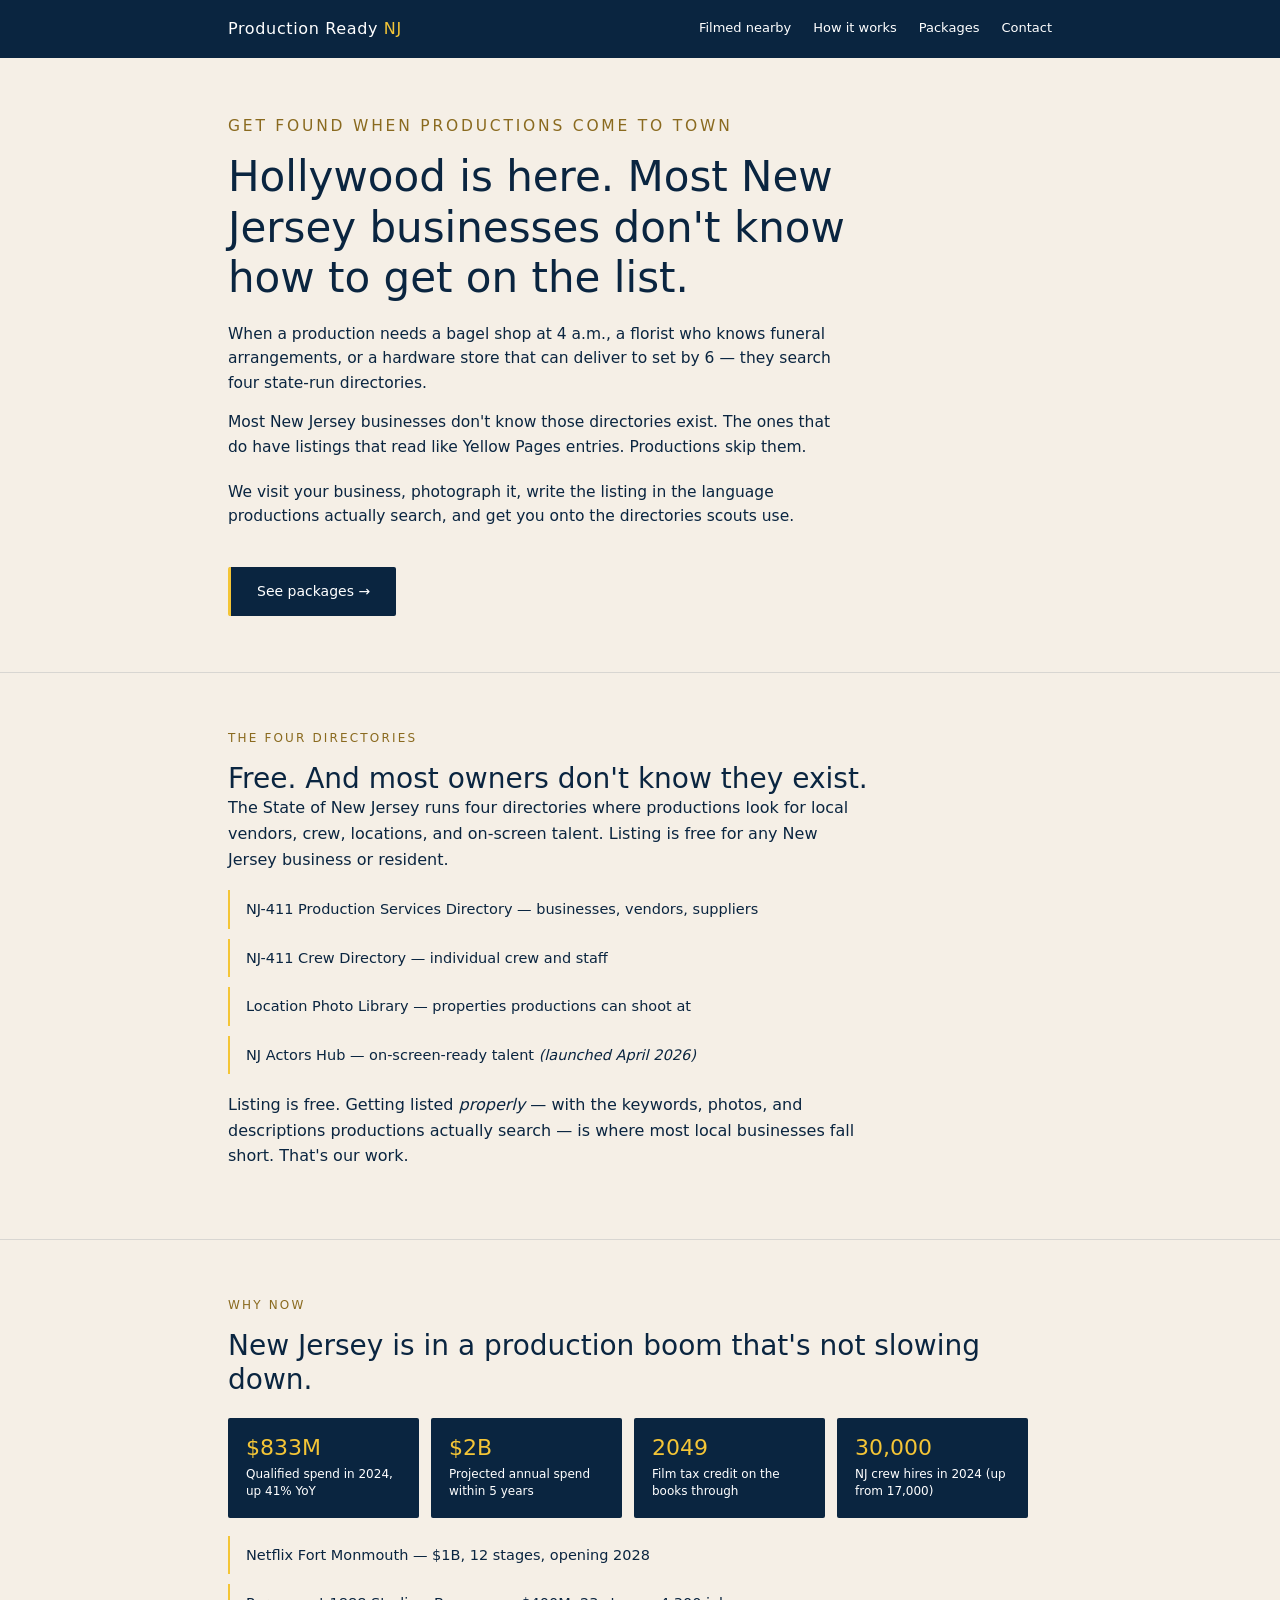
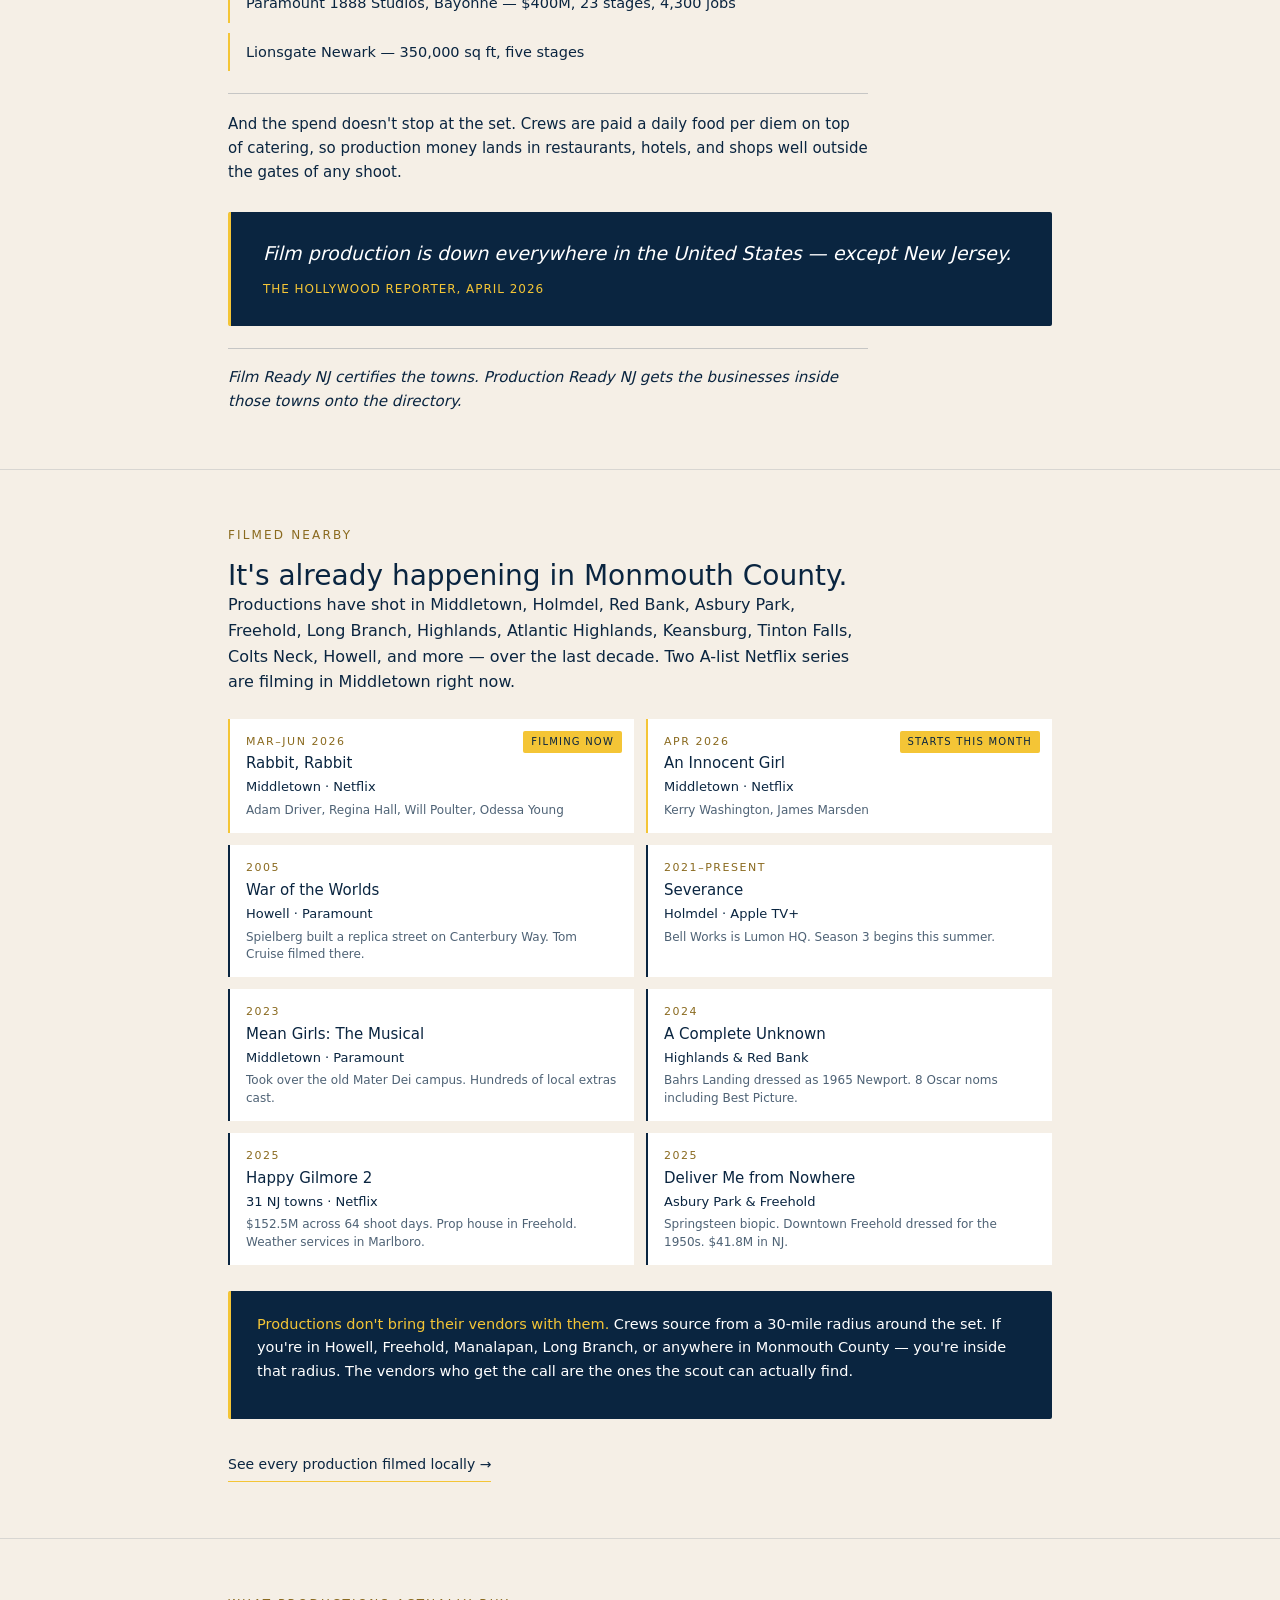
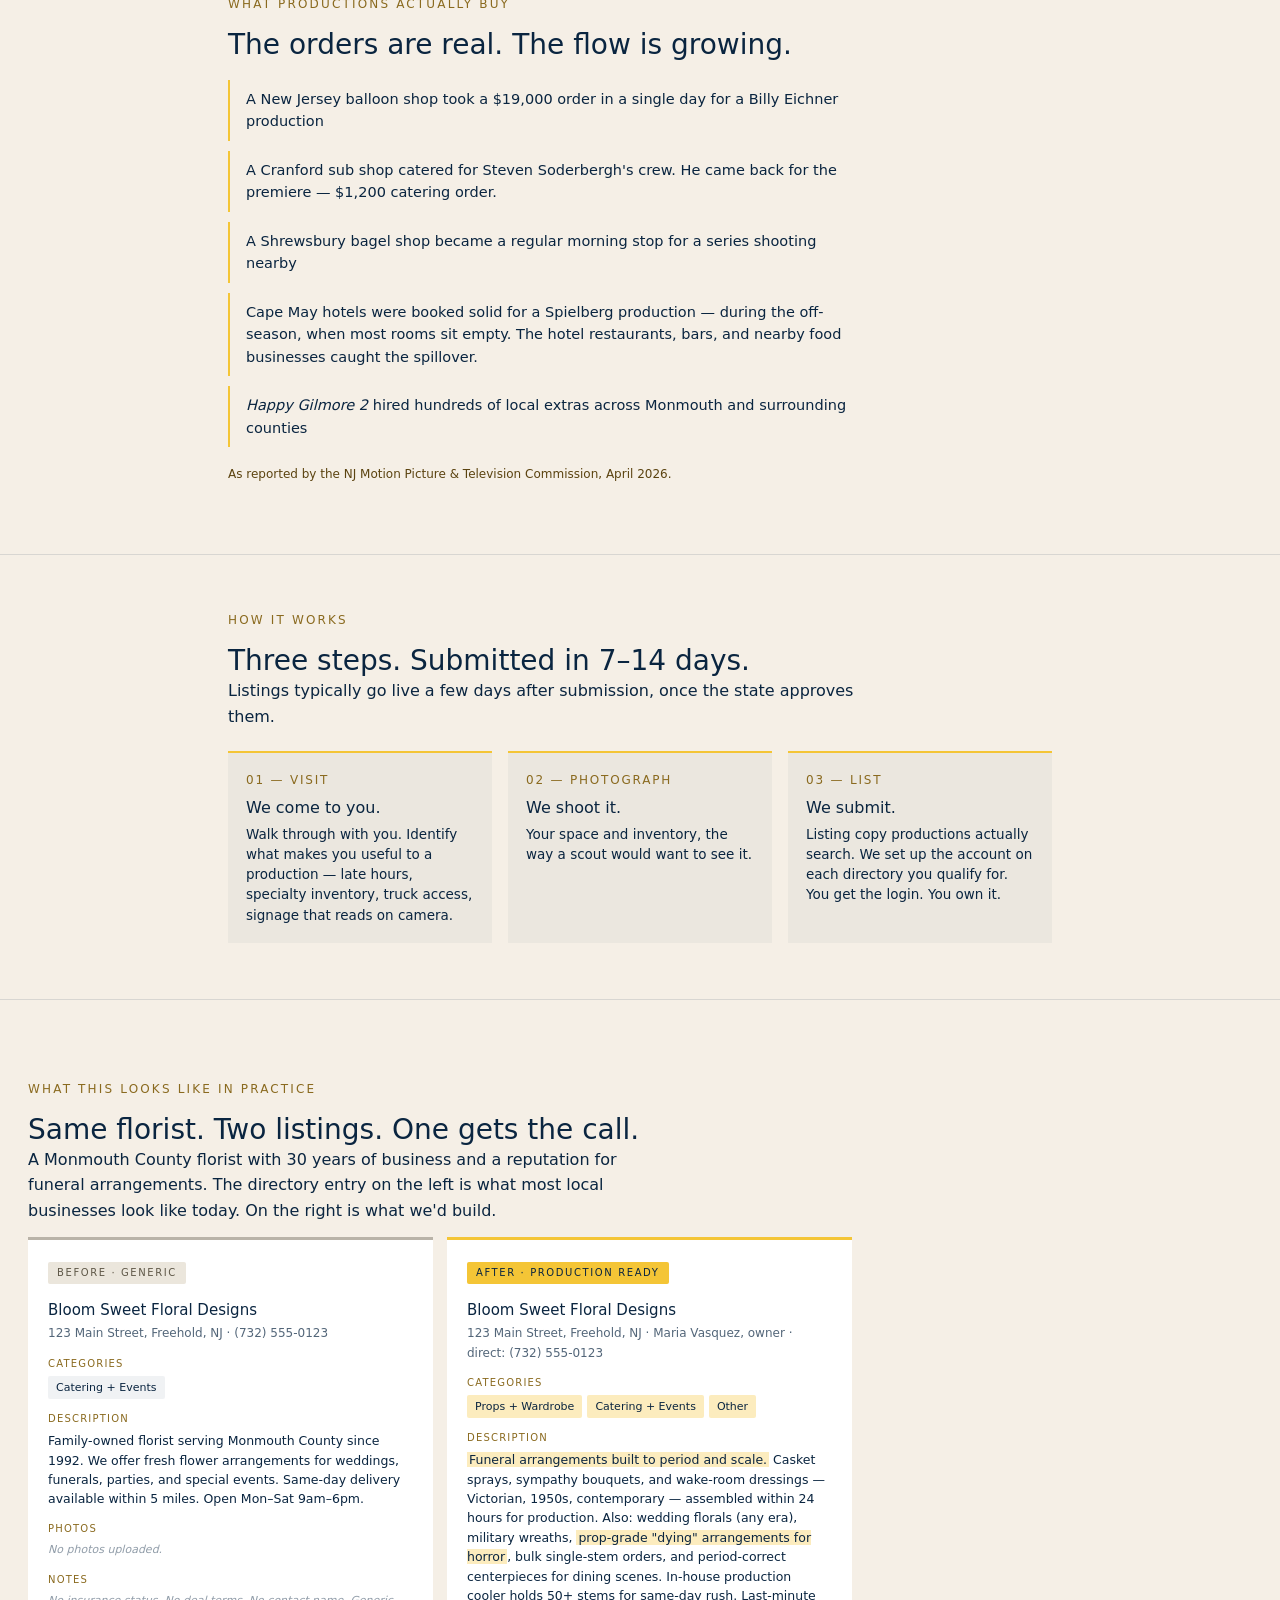
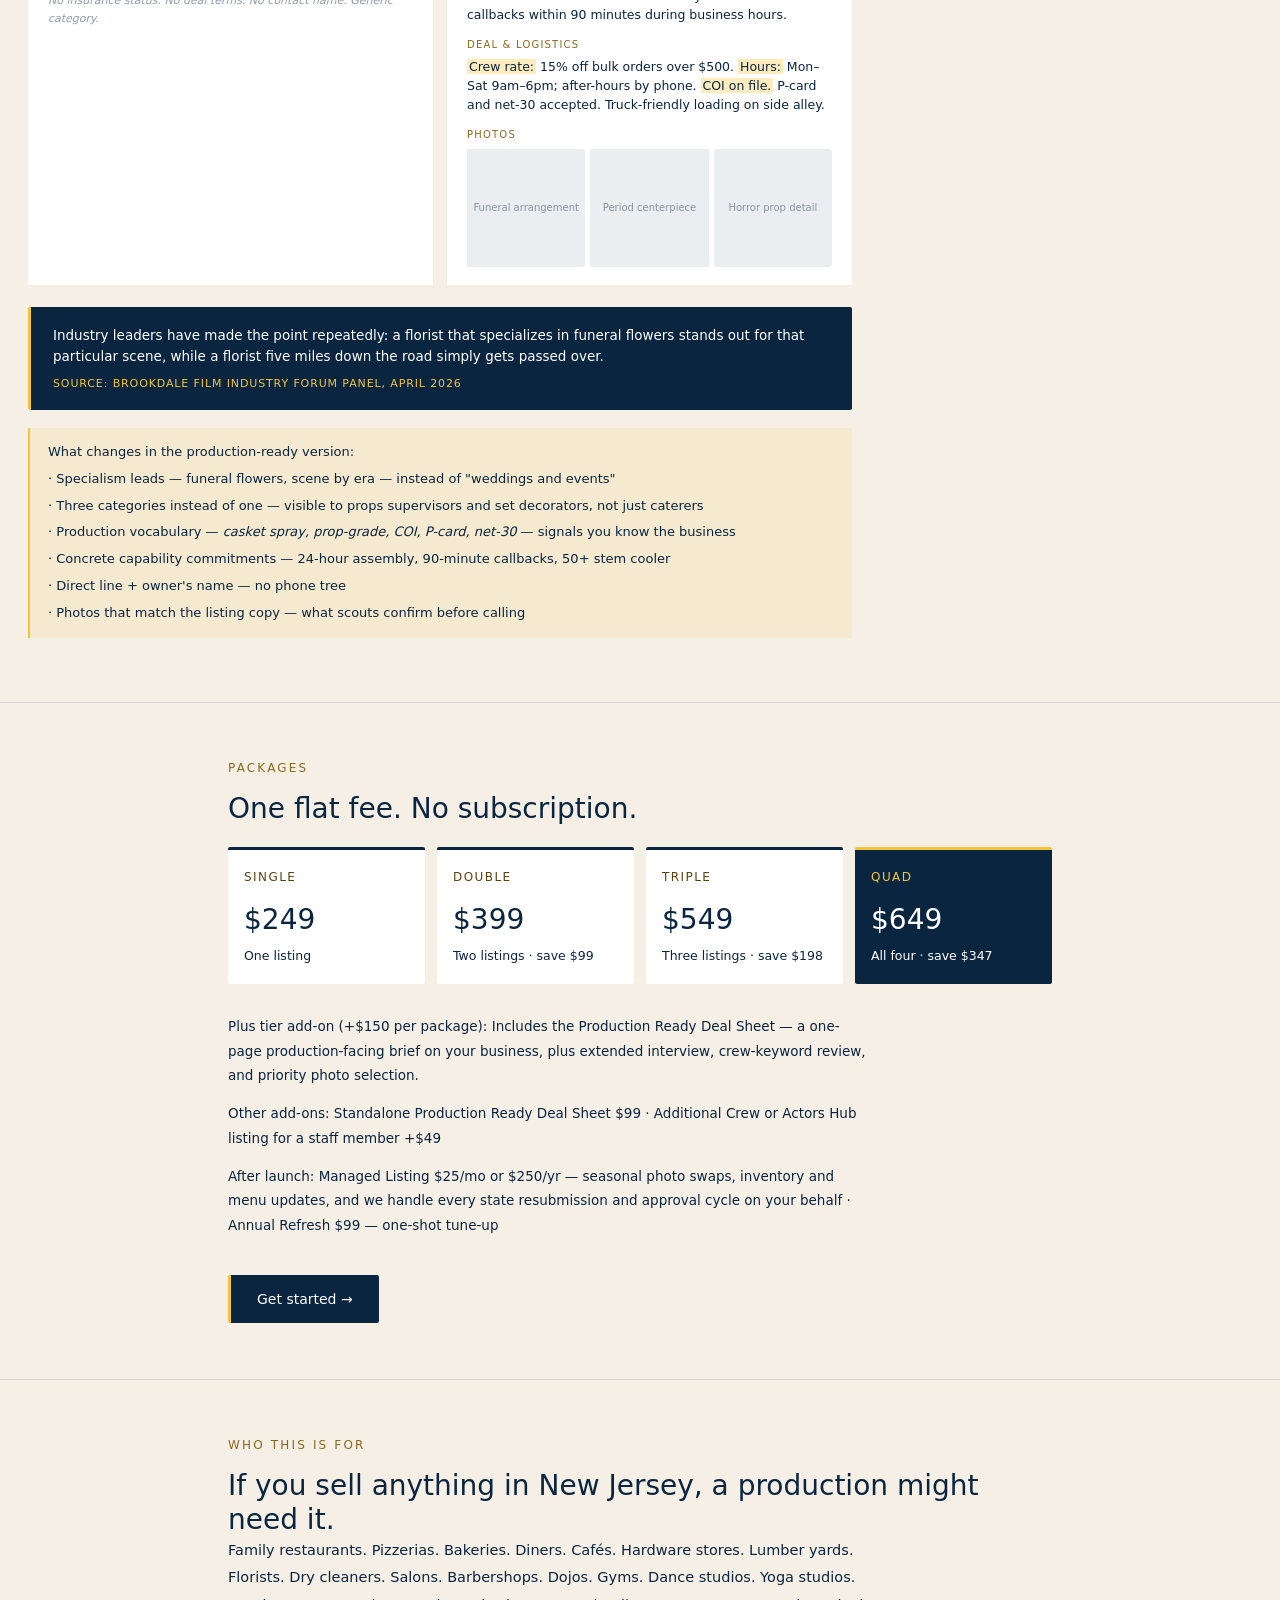
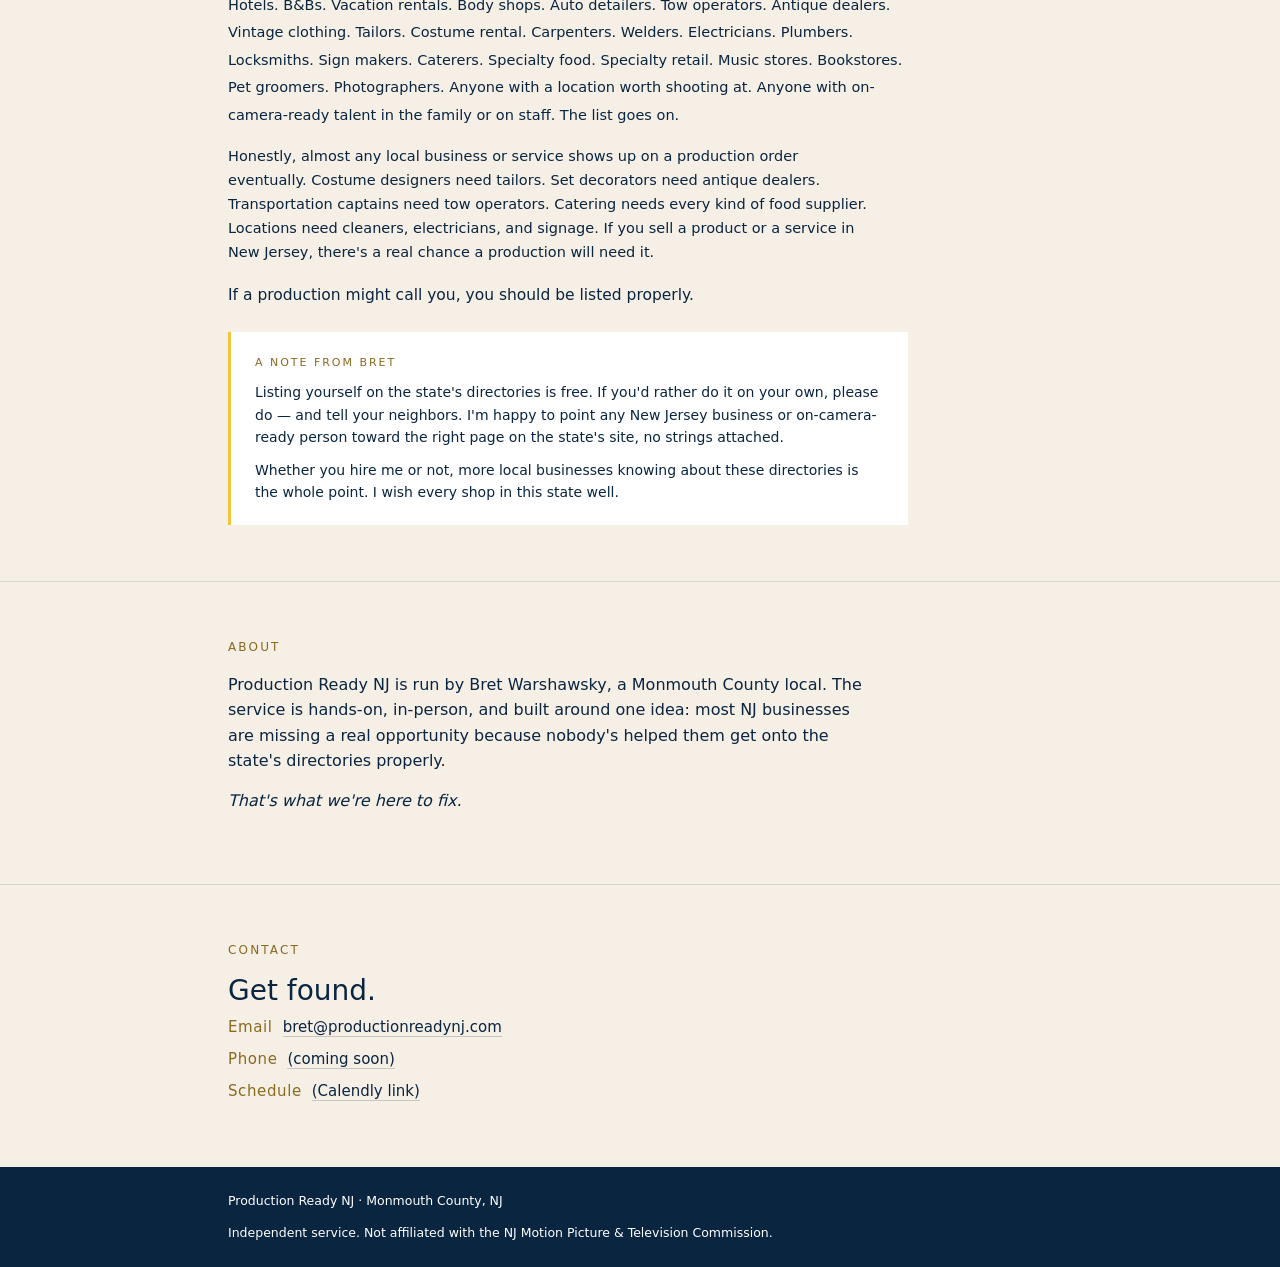
==== index.html @ d7a9359b "Initial deploy: site + noindex stealth Co-Authored-By: Claude Sonnet 4.6 <noreply@anthropic.com>" ====
<!DOCTYPE html>
<html lang="en">
<head>
  <meta charset="UTF-8">
  <meta name="viewport" content="width=device-width, initial-scale=1.0">
  <meta name="robots" content="noindex, nofollow, noarchive">
  <meta name="description" content="Production Ready NJ helps local New Jersey businesses, locations, crew, and on-screen talent get properly listed on the state's official film industry directories.">
  <meta property="og:title" content="Production Ready NJ — Get found when productions come to town">
  <meta property="og:description" content="We help local New Jersey businesses get properly listed on the four state-run film industry directories — so when productions come to town, they get the call.">
  <meta property="og:type" content="website">
  <meta property="og:url" content="https://productionreadynj.com">
  <title>Production Ready NJ — Get found when productions come to town</title>
  <link rel="stylesheet" href="styles.css">
</head>
<body>

  <nav class="nav">
    <div class="nav-inner">
      <a href="#top" class="logo">Production Ready <span class="accent">NJ</span></a>
      <div class="nav-links">
        <a href="productions.html">Filmed nearby</a>
        <a href="#how">How it works</a>
        <a href="#packages">Packages</a>
        <a href="#contact">Contact</a>
      </div>
    </div>
  </nav>

  <a id="top"></a>

  <section class="section hero">
    <div class="wrap">
      <p class="eyebrow">Get found when productions come to town</p>
      <h1>Hollywood is here. Most New Jersey businesses don't know how to get on the list.</h1>
      <p>When a production needs a bagel shop at 4 a.m., a florist who knows funeral arrangements, or a hardware store that can deliver to set by 6 — they search four state-run directories.</p>
      <p>Most New Jersey businesses don't know those directories exist. The ones that do have listings that read like Yellow Pages entries. Productions skip them.</p>
      <p class="lead">We visit your business, photograph it, write the listing in the language productions actually search, and get you onto the directories scouts use.</p>
      <a href="#packages" class="btn">See packages →</a>
    </div>
  </section>

  <section class="section">
    <div class="wrap">
      <p class="eyebrow">The four directories</p>
      <h2>Free. And most owners don't know they exist.</h2>
      <p>The State of New Jersey runs four directories where productions look for local vendors, crew, locations, and on-screen talent. Listing is free for any New Jersey business or resident.</p>
      <ul class="list-yellow">
        <li><strong>NJ-411 Production Services Directory</strong> — businesses, vendors, suppliers</li>
        <li><strong>NJ-411 Crew Directory</strong> — individual crew and staff</li>
        <li><strong>Location Photo Library</strong> — properties productions can shoot at</li>
        <li><strong>NJ Actors Hub</strong> — on-screen-ready talent <em>(launched April 2026)</em></li>
      </ul>
      <p>Listing is free. Getting listed <em>properly</em> — with the keywords, photos, and descriptions productions actually search — is where most local businesses fall short. That's our work.</p>
    </div>
  </section>

  <section class="section">
    <div class="wrap">
      <p class="eyebrow">Why now</p>
      <h2>New Jersey is in a production boom that's not slowing down.</h2>
      <div class="stats">
        <div class="stat"><div class="num">$833M</div><div class="lbl">Qualified spend in 2024, up 41% YoY</div></div>
        <div class="stat"><div class="num">$2B</div><div class="lbl">Projected annual spend within 5 years</div></div>
        <div class="stat"><div class="num">2049</div><div class="lbl">Film tax credit on the books through</div></div>
        <div class="stat"><div class="num">30,000</div><div class="lbl">NJ crew hires in 2024 (up from 17,000)</div></div>
      </div>
      <ul class="list-yellow">
        <li><strong>Netflix Fort Monmouth</strong> — $1B, 12 stages, opening 2028</li>
        <li><strong>Paramount 1888 Studios, Bayonne</strong> — $400M, 23 stages, 4,300 jobs</li>
        <li><strong>Lionsgate Newark</strong> — 350,000 sq ft, five stages</li>
      </ul>
      <p class="ripple"><strong>And the spend doesn't stop at the set.</strong> Crews are paid a daily food per diem on top of catering, so production money lands in restaurants, hotels, and shops well outside the gates of any shoot.</p>
      <div class="pullquote">
        Film production is down everywhere in the United States — except New Jersey.
        <span class="src">The Hollywood Reporter, April 2026</span>
      </div>
      <p class="positioning"><em>Film Ready NJ certifies the towns. Production Ready NJ gets the businesses inside those towns onto the directory.</em></p>
    </div>
  </section>

  <section class="section">
    <div class="wrap">
      <p class="eyebrow">Filmed nearby</p>
      <h2>It's already happening in Monmouth County.</h2>
      <p>Productions have shot in Middletown, Holmdel, Red Bank, Asbury Park, Freehold, Long Branch, Highlands, Atlantic Highlands, Keansburg, Tinton Falls, Colts Neck, Howell, and more — over the last decade. Two A-list Netflix series are filming in Middletown right now.</p>

      <div class="prodgrid">
        <div class="prodcard active">
          <span class="badge">Filming now</span>
          <p class="pcyear">Mar–Jun 2026</p>
          <h4>Rabbit, Rabbit</h4>
          <p class="ploc">Middletown · Netflix</p>
          <p class="pnote">Adam Driver, Regina Hall, Will Poulter, Odessa Young</p>
        </div>
        <div class="prodcard active">
          <span class="badge">Starts this month</span>
          <p class="pcyear">Apr 2026</p>
          <h4>An Innocent Girl</h4>
          <p class="ploc">Middletown · Netflix</p>
          <p class="pnote">Kerry Washington, James Marsden</p>
        </div>
        <div class="prodcard">
          <p class="pcyear">2005</p>
          <h4>War of the Worlds</h4>
          <p class="ploc">Howell · Paramount</p>
          <p class="pnote">Spielberg built a replica street on Canterbury Way. Tom Cruise filmed there.</p>
        </div>
        <div class="prodcard">
          <p class="pcyear">2021–present</p>
          <h4>Severance</h4>
          <p class="ploc">Holmdel · Apple TV+</p>
          <p class="pnote">Bell Works is Lumon HQ. Season 3 begins this summer.</p>
        </div>
        <div class="prodcard">
          <p class="pcyear">2023</p>
          <h4>Mean Girls: The Musical</h4>
          <p class="ploc">Middletown · Paramount</p>
          <p class="pnote">Took over the old Mater Dei campus. Hundreds of local extras cast.</p>
        </div>
        <div class="prodcard">
          <p class="pcyear">2024</p>
          <h4>A Complete Unknown</h4>
          <p class="ploc">Highlands &amp; Red Bank</p>
          <p class="pnote">Bahrs Landing dressed as 1965 Newport. 8 Oscar noms including Best Picture.</p>
        </div>
        <div class="prodcard">
          <p class="pcyear">2025</p>
          <h4>Happy Gilmore 2</h4>
          <p class="ploc">31 NJ towns · Netflix</p>
          <p class="pnote">$152.5M across 64 shoot days. Prop house in Freehold. Weather services in Marlboro.</p>
        </div>
        <div class="prodcard">
          <p class="pcyear">2025</p>
          <h4>Deliver Me from Nowhere</h4>
          <p class="ploc">Asbury Park &amp; Freehold</p>
          <p class="pnote">Springsteen biopic. Downtown Freehold dressed for the 1950s. $41.8M in NJ.</p>
        </div>
      </div>

      <div class="radius">
        <p><strong>Productions don't bring their vendors with them.</strong> Crews source from a 30-mile radius around the set. If you're in Howell, Freehold, Manalapan, Long Branch, or anywhere in Monmouth County — you're inside that radius. The vendors who get the call are the ones the scout can actually find.</p>
      </div>

      <a href="productions.html" class="btn-link">See every production filmed locally →</a>
    </div>
  </section>

  <section class="section">
    <div class="wrap">
      <p class="eyebrow">What productions actually buy</p>
      <h2>The orders are real. The flow is growing.</h2>
      <ul class="list-yellow">
        <li>A New Jersey balloon shop took a <strong>$19,000 order in a single day</strong> for a Billy Eichner production</li>
        <li>A Cranford sub shop catered for Steven Soderbergh's crew. He came back for the premiere — $1,200 catering order.</li>
        <li>A Shrewsbury bagel shop became a regular morning stop for a series shooting nearby</li>
        <li>Cape May hotels were booked solid for a Spielberg production — <strong>during the off-season</strong>, when most rooms sit empty. The hotel restaurants, bars, and nearby food businesses caught the spillover.</li>
        <li><em>Happy Gilmore 2</em> hired hundreds of local extras across Monmouth and surrounding counties</li>
      </ul>
      <p style="font-size:12px;color:#5b4310;margin-top:14px;">As reported by the NJ Motion Picture &amp; Television Commission, April 2026.</p>
    </div>
  </section>

  <section class="section" id="how">
    <div class="wrap">
      <p class="eyebrow">How it works</p>
      <h2>Three steps. Submitted in 7–14 days.</h2>
      <p>Listings typically go live a few days after submission, once the state approves them.</p>
      <div class="steps">
        <div class="step">
          <div class="n">01 — Visit</div>
          <h4>We come to you.</h4>
          <p>Walk through with you. Identify what makes you useful to a production — late hours, specialty inventory, truck access, signage that reads on camera.</p>
        </div>
        <div class="step">
          <div class="n">02 — Photograph</div>
          <h4>We shoot it.</h4>
          <p>Your space and inventory, the way a scout would want to see it.</p>
        </div>
        <div class="step">
          <div class="n">03 — List</div>
          <h4>We submit.</h4>
          <p>Listing copy productions actually search. We set up the account on each directory you qualify for. You get the login. You own it.</p>
        </div>
      </div>
    </div>
  </section>

  <section class="section">
    <div class="wrap exhibit">
      <p class="eyebrow">What this looks like in practice</p>
      <h2>Same florist. Two listings. One gets the call.</h2>
      <p>A Monmouth County florist with 30 years of business and a reputation for funeral arrangements. The directory entry on the left is what most local businesses look like today. On the right is what we'd build.</p>

      <div class="exhibit-grid">

        <div class="exhibit-card">
          <span class="exhibit-tag generic">Before · generic</span>
          <p class="exhibit-name">Bloom Sweet Floral Designs</p>
          <p class="exhibit-loc">123 Main Street, Freehold, NJ · (732) 555-0123</p>

          <p class="exhibit-label">Categories</p>
          <div class="exhibit-cats">
            <span class="exhibit-cat">Catering + Events</span>
          </div>

          <p class="exhibit-label">Description</p>
          <p class="exhibit-desc">Family-owned florist serving Monmouth County since 1992. We offer fresh flower arrangements for weddings, funerals, parties, and special events. Same-day delivery available within 5 miles. Open Mon–Sat 9am–6pm.</p>

          <p class="exhibit-label">Photos</p>
          <p class="exhibit-empty">No photos uploaded.</p>

          <p class="exhibit-label">Notes</p>
          <p class="exhibit-empty">No insurance status. No deal terms. No contact name. Generic category.</p>
        </div>

        <div class="exhibit-card after">
          <span class="exhibit-tag production">After · production ready</span>
          <p class="exhibit-name">Bloom Sweet Floral Designs</p>
          <p class="exhibit-loc">123 Main Street, Freehold, NJ · Maria Vasquez, owner · direct: (732) 555-0123</p>

          <p class="exhibit-label">Categories</p>
          <div class="exhibit-cats">
            <span class="exhibit-cat hl">Props + Wardrobe</span>
            <span class="exhibit-cat hl">Catering + Events</span>
            <span class="exhibit-cat hl">Other</span>
          </div>

          <p class="exhibit-label">Description</p>
          <p class="exhibit-desc"><strong>Funeral arrangements built to period and scale.</strong> Casket sprays, sympathy bouquets, and wake-room dressings — Victorian, 1950s, contemporary — assembled within 24 hours for production. Also: wedding florals (any era), military wreaths, <strong>prop-grade "dying" arrangements for horror</strong>, bulk single-stem orders, and period-correct centerpieces for dining scenes. In-house production cooler holds 50+ stems for same-day rush. Last-minute callbacks within 90 minutes during business hours.</p>

          <p class="exhibit-label">Deal &amp; Logistics</p>
          <p class="exhibit-desc"><strong>Crew rate:</strong> 15% off bulk orders over $500. <strong>Hours:</strong> Mon–Sat 9am–6pm; after-hours by phone. <strong>COI on file.</strong> P-card and net-30 accepted. Truck-friendly loading on side alley.</p>

          <p class="exhibit-label">Photos</p>
          <div class="exhibit-photos">
            <div class="exhibit-ph">Funeral arrangement</div>
            <div class="exhibit-ph">Period centerpiece</div>
            <div class="exhibit-ph">Horror prop detail</div>
          </div>
        </div>

      </div>

      <div class="exhibit-source">
        Industry leaders have made the point repeatedly: a florist that specializes in funeral flowers stands out for that particular scene, while a florist five miles down the road simply gets passed over.
        <span class="src">Source: Brookdale Film Industry Forum Panel, April 2026</span>
      </div>

      <div class="exhibit-summary">
        <p><strong>What changes in the production-ready version:</strong></p>
        <p>· Specialism leads — funeral flowers, scene by era — instead of "weddings and events"</p>
        <p>· Three categories instead of one — visible to props supervisors and set decorators, not just caterers</p>
        <p>· Production vocabulary — <em>casket spray, prop-grade, COI, P-card, net-30</em> — signals you know the business</p>
        <p>· Concrete capability commitments — 24-hour assembly, 90-minute callbacks, 50+ stem cooler</p>
        <p>· Direct line + owner's name — no phone tree</p>
        <p>· Photos that match the listing copy — what scouts confirm before calling</p>
      </div>
    </div>
  </section>

  <section class="section" id="packages">
    <div class="wrap">
      <p class="eyebrow">Packages</p>
      <h2>One flat fee. No subscription.</h2>
      <div class="pricing">
        <div class="tier">
          <div class="tname">Single</div>
          <div class="tprice">$249</div>
          <div class="tsub">One listing</div>
        </div>
        <div class="tier">
          <div class="tname">Double</div>
          <div class="tprice">$399</div>
          <div class="tsub">Two listings · save $99</div>
        </div>
        <div class="tier">
          <div class="tname">Triple</div>
          <div class="tprice">$549</div>
          <div class="tsub">Three listings · save $198</div>
        </div>
        <div class="tier featured">
          <div class="tname">Quad</div>
          <div class="tprice">$649</div>
          <div class="tsub">All four · save $347</div>
        </div>
      </div>
      <div class="addons">
        <p><strong>Plus tier add-on (+$150 per package):</strong> Includes the Production Ready Deal Sheet — a one-page production-facing brief on your business, plus extended interview, crew-keyword review, and priority photo selection.</p>
        <p><strong>Other add-ons:</strong> Standalone Production Ready Deal Sheet $99 · Additional Crew or Actors Hub listing for a staff member +$49</p>
        <p><strong>After launch:</strong> Managed Listing $25/mo or $250/yr — seasonal photo swaps, inventory and menu updates, and we handle every state resubmission and approval cycle on your behalf · Annual Refresh $99 — one-shot tune-up</p>
      </div>
      <a href="#contact" class="btn">Get started →</a>
      <!-- When Stripe Payment Links are ready, swap the Get started button for individual tier links:
           <a href="https://buy.stripe.com/REPLACE_SINGLE" class="btn">Buy Single — $249</a> etc. -->
    </div>
  </section>

  <section class="section">
    <div class="wrap">
      <p class="eyebrow">Who this is for</p>
      <h2>If you sell anything in New Jersey, a production might need it.</h2>
      <p class="who-list">Family restaurants. Pizzerias. Bakeries. Diners. Cafés. Hardware stores. Lumber yards. Florists. Dry cleaners. Salons. Barbershops. Dojos. Gyms. Dance studios. Yoga studios. Hotels. B&amp;Bs. Vacation rentals. Body shops. Auto detailers. Tow operators. Antique dealers. Vintage clothing. Tailors. Costume rental. Carpenters. Welders. Electricians. Plumbers. Locksmiths. Sign makers. Caterers. Specialty food. Specialty retail. Music stores. Bookstores. Pet groomers. Photographers. Anyone with a location worth shooting at. Anyone with on-camera-ready talent in the family or on staff. The list goes on.</p>
      <p class="who-honest">Honestly, almost any local business or service shows up on a production order eventually. Costume designers need tailors. Set decorators need antique dealers. Transportation captains need tow operators. Catering needs every kind of food supplier. Locations need cleaners, electricians, and signage. If you sell a product or a service in New Jersey, there's a real chance a production will need it.</p>
      <p style="font-weight:500;font-size:15.5px;margin-top:18px;">If a production might call you, you should be listed properly.</p>

      <div class="callout">
        <p class="ceyebrow">A note from Bret</p>
        <p>Listing yourself on the state's directories is free. If you'd rather do it on your own, please do — and tell your neighbors. I'm happy to point any New Jersey business or on-camera-ready person toward the right page on the state's site, no strings attached.</p>
        <p>Whether you hire me or not, more local businesses knowing about these directories is the whole point. I wish every shop in this state well.</p>
      </div>
    </div>
  </section>

  <section class="section">
    <div class="wrap">
      <p class="eyebrow">About</p>
      <p>Production Ready NJ is run by <strong>Bret Warshawsky</strong>, a Monmouth County local. The service is hands-on, in-person, and built around one idea: most NJ businesses are missing a real opportunity because nobody's helped them get onto the state's directories properly.</p>
      <p style="font-style:italic;">That's what we're here to fix.</p>
    </div>
  </section>

  <section class="section" id="contact">
    <div class="wrap">
      <p class="eyebrow">Contact</p>
      <h2>Get found.</h2>
      <p class="contact-line"><span class="lbl">Email</span><a href="mailto:bret@productionreadynj.com">bret@productionreadynj.com</a></p>
      <p class="contact-line"><span class="lbl">Phone</span><a href="tel:+15555555555">(coming soon)</a></p>
      <p class="contact-line"><span class="lbl">Schedule</span><a href="#">(Calendly link)</a></p>
    </div>
  </section>

  <footer class="foot">
    <div class="wrap">
      <span>Production Ready NJ · Monmouth County, NJ</span>
      <span>Independent service. Not affiliated with the NJ Motion Picture &amp; Television Commission.</span>
    </div>
  </footer>

</body>
</html>
---- styles.css ----
/* Production Ready NJ — v0.1
   Brand palette
   navy:           #0a2540
   cream:          #f5efe6
   yellow:         #f4c536
   yellow-dark:    #8a6a1f
   ink-dim:        rgba(10,37,64,0.7)
   border:         rgba(10,37,64,0.12)
*/

* { box-sizing: border-box; }
html { scroll-behavior: smooth; -webkit-text-size-adjust: 100%; }
body {
  margin: 0;
  background: #f5efe6;
  color: #0a2540;
  font-family: ui-sans-serif, system-ui, -apple-system, "Helvetica Neue", Arial, sans-serif;
  font-size: 16px;
  line-height: 1.6;
  -webkit-font-smoothing: antialiased;
}
a { color: inherit; text-decoration: none; }
img { max-width: 100%; display: block; }

/* Layout */
.wrap { max-width: 880px; margin: 0 auto; padding: 0 28px; }
.section { padding: 56px 0; border-bottom: 1px solid rgba(10,37,64,0.12); }
.section:last-of-type { border-bottom: none; }

/* Typography */
h1, h2, h3, h4 { font-weight: 500; line-height: 1.2; margin: 0; color: #0a2540; }
h1 { font-size: 42px; }
h2 { font-size: 28px; }
h3 { font-size: 18px; }
h4 { font-size: 16px; }
p { margin: 0 0 14px; max-width: 640px; }
.lead { font-size: 18px; font-weight: 500; }
.eyebrow {
  font-size: 12px;
  letter-spacing: 0.18em;
  color: #8a6a1f;
  margin: 0 0 14px;
  text-transform: uppercase;
  font-weight: 500;
}
em { font-style: italic; }
strong { font-weight: 500; }

/* Nav */
.nav {
  background: #0a2540;
  color: #ffffff;
  position: sticky;
  top: 0;
  z-index: 10;
}
.nav-inner {
  max-width: 880px;
  margin: 0 auto;
  padding: 16px 28px;
  display: flex;
  align-items: center;
  justify-content: space-between;
  gap: 16px;
}
.logo {
  font-weight: 500;
  font-size: 16px;
  letter-spacing: 0.04em;
  color: #ffffff;
}
.logo .accent { color: #f4c536; }
.nav-links {
  display: flex;
  gap: 22px;
  font-size: 13px;
  color: #ffffff;
}
.nav-links a:hover { color: #f4c536; }
.nav-toggle { display: none; }

/* Hero */
.hero h1 { max-width: 640px; margin-bottom: 18px; }
.hero p { font-size: 15.5px; max-width: 620px; margin-bottom: 14px; }
.hero .lead { margin-top: 20px; }

/* Buttons */
.btn {
  display: inline-block;
  background: #0a2540;
  color: #ffffff;
  padding: 13px 26px;
  font-size: 14px;
  font-weight: 500;
  margin-top: 24px;
  border-left: 3px solid #f4c536;
  border-radius: 2px;
  transition: opacity 0.15s;
}
.btn:hover { opacity: 0.88; }
.btn-link {
  display: inline-block;
  margin-top: 20px;
  font-size: 14px;
  font-weight: 500;
  padding: 6px 0;
  border-bottom: 1px solid #f4c536;
}
.btn-link:hover { color: #8a6a1f; }

/* Lists with yellow rule */
.list-yellow { list-style: none; padding: 0; margin: 18px 0; max-width: 640px; }
.list-yellow li {
  font-size: 14.5px;
  padding: 8px 0 8px 16px;
  border-left: 2px solid #f4c536;
  margin-bottom: 10px;
  line-height: 1.55;
}

/* Stats grid (Why now) */
.stats {
  display: grid;
  grid-template-columns: repeat(4, 1fr);
  gap: 12px;
  margin: 22px 0 16px;
  max-width: 800px;
}
.stat {
  background: #0a2540;
  padding: 18px 18px;
  border-radius: 2px;
}
.stat .num {
  font-size: 22px;
  font-weight: 500;
  color: #f4c536;
  line-height: 1.1;
}
.stat .lbl {
  font-size: 12px;
  color: #ffffff;
  margin-top: 6px;
  line-height: 1.4;
}

/* Ripple line */
.ripple {
  font-size: 15px;
  line-height: 1.6;
  max-width: 640px;
  margin: 22px 0 6px;
  padding: 18px 0 0;
  border-top: 1px solid rgba(10,37,64,0.2);
}

/* Pull quote */
.pullquote {
  background: #0a2540;
  color: #ffffff;
  padding: 28px 32px;
  margin: 28px 0 12px;
  font-size: 19px;
  line-height: 1.4;
  font-style: italic;
  border-left: 3px solid #f4c536;
  border-radius: 2px;
}
.pullquote .src {
  font-style: normal;
  font-size: 12px;
  color: #f4c536;
  margin-top: 14px;
  letter-spacing: 0.08em;
  text-transform: uppercase;
  font-weight: 500;
  display: block;
}

/* Italic positioning line */
.positioning {
  font-style: italic;
  font-size: 15px;
  margin: 22px 0 0;
  padding: 16px 0 0;
  border-top: 1px solid rgba(10,37,64,0.2);
  max-width: 640px;
}

/* Production cards grid */
.prodgrid {
  display: grid;
  grid-template-columns: repeat(2, 1fr);
  gap: 12px;
  margin: 24px 0 8px;
}
.prodcard {
  background: #ffffff;
  padding: 14px 16px;
  border-left: 2px solid #0a2540;
  position: relative;
}
.prodcard.active { border-left-color: #f4c536; }
.prodcard .pcyear {
  font-size: 11px;
  letter-spacing: 0.14em;
  color: #8a6a1f;
  text-transform: uppercase;
  font-weight: 500;
  margin: 0 0 4px;
}
.prodcard h4 {
  font-size: 15px;
  margin: 0 0 4px;
  line-height: 1.25;
}
.prodcard .ploc { font-size: 13px; margin: 0 0 4px; }
.prodcard .pnote {
  font-size: 12px;
  color: rgba(10,37,64,0.72);
  margin: 0;
  line-height: 1.45;
}
.prodcard .badge {
  position: absolute;
  top: 12px;
  right: 12px;
  background: #f4c536;
  color: #0a2540;
  font-size: 10px;
  letter-spacing: 0.12em;
  padding: 3px 8px;
  border-radius: 2px;
  font-weight: 500;
  text-transform: uppercase;
}

/* Radius block (navy callout) */
.radius {
  background: #0a2540;
  color: #ffffff;
  padding: 22px 26px;
  margin: 26px 0 8px;
  border-radius: 2px;
  border-left: 3px solid #f4c536;
  max-width: none;
}
.radius p { color: #ffffff; font-size: 14.5px; line-height: 1.6; max-width: none; }
.radius strong { color: #f4c536; }

/* Steps grid */
.steps {
  display: grid;
  grid-template-columns: repeat(3, 1fr);
  gap: 16px;
  margin-top: 22px;
}
.step {
  padding: 18px;
  background: rgba(10,37,64,0.04);
  border-top: 2px solid #f4c536;
}
.step .n {
  font-size: 12px;
  letter-spacing: 0.15em;
  color: #8a6a1f;
  font-weight: 500;
  text-transform: uppercase;
  margin-bottom: 8px;
}
.step h4 { margin: 0 0 6px; }
.step p { font-size: 13.5px; margin: 0; line-height: 1.5; max-width: none; }

/* Before/After exhibit */
.exhibit {
  margin: 24px 0 8px;
}
.exhibit-grid {
  display: grid;
  grid-template-columns: 1fr 1fr;
  gap: 14px;
}
.exhibit-card {
  background: #ffffff;
  padding: 18px 20px;
  border-top: 3px solid #b9b3a8;
}
.exhibit-card.after { border-top-color: #f4c536; }
.exhibit-tag {
  display: inline-block;
  font-size: 10px;
  letter-spacing: 0.16em;
  padding: 3px 9px;
  border-radius: 2px;
  font-weight: 500;
  text-transform: uppercase;
  margin: 0 0 14px;
}
.exhibit-tag.generic { background: #ebe6dc; color: #5e5747; }
.exhibit-tag.production { background: #f4c536; color: #0a2540; }
.exhibit-name { font-size: 15px; font-weight: 500; margin: 0 0 2px; }
.exhibit-loc {
  font-size: 12px;
  color: rgba(10,37,64,0.7);
  margin: 0 0 12px;
}
.exhibit-label {
  font-size: 10px;
  letter-spacing: 0.12em;
  color: #8a6a1f;
  text-transform: uppercase;
  font-weight: 500;
  margin: 12px 0 4px;
}
.exhibit-value, .exhibit-desc {
  font-size: 12.5px;
  line-height: 1.55;
  margin: 0;
  max-width: none;
}
.exhibit-desc strong { background: rgba(244,197,54,0.32); padding: 0 2px; font-weight: 500; }
.exhibit-cats { display: flex; flex-wrap: wrap; gap: 5px; }
.exhibit-cat {
  background: rgba(10,37,64,0.06);
  font-size: 11px;
  padding: 3px 8px;
  border-radius: 2px;
}
.exhibit-cat.hl { background: rgba(244,197,54,0.32); }
.exhibit-photos { display: flex; gap: 5px; margin: 6px 0 0; }
.exhibit-ph {
  flex: 1;
  aspect-ratio: 1;
  background: rgba(10,37,64,0.08);
  border-radius: 2px;
  display: flex;
  align-items: center;
  justify-content: center;
  font-size: 10px;
  color: rgba(10,37,64,0.45);
  text-align: center;
  padding: 4px;
}
.exhibit-empty {
  font-size: 11px;
  color: rgba(10,37,64,0.45);
  font-style: italic;
}
.exhibit-source {
  background: #0a2540;
  color: #ffffff;
  padding: 18px 22px;
  margin: 22px 0 0;
  font-size: 13.5px;
  line-height: 1.55;
  border-left: 3px solid #f4c536;
  border-radius: 2px;
}
.exhibit-source .src {
  display: block;
  font-size: 11px;
  color: #f4c536;
  margin-top: 8px;
  letter-spacing: 0.08em;
  text-transform: uppercase;
  font-weight: 500;
}
.exhibit-summary {
  background: rgba(244,197,54,0.12);
  border-left: 2px solid #f4c536;
  padding: 14px 18px;
  margin: 18px 0 0;
}
.exhibit-summary p {
  font-size: 13px;
  margin: 0 0 6px;
  max-width: none;
}
.exhibit-summary p:last-child { margin-bottom: 0; }

/* Packages */
.pricing {
  display: grid;
  grid-template-columns: repeat(4, 1fr);
  gap: 12px;
  margin: 22px 0 16px;
}
.tier {
  background: #ffffff;
  padding: 18px 16px;
  border-radius: 2px;
  border-top: 3px solid #0a2540;
  text-align: left;
}
.tier.featured {
  border-top-color: #f4c536;
  background: #0a2540;
}
.tier .tname {
  font-size: 12px;
  letter-spacing: 0.12em;
  text-transform: uppercase;
  color: #5b4310;
  font-weight: 500;
}
.tier.featured .tname { color: #f4c536; }
.tier .tprice {
  font-size: 28px;
  font-weight: 500;
  margin: 10px 0 4px;
}
.tier.featured .tprice { color: #ffffff; }
.tier .tsub { font-size: 12.5px; }
.tier.featured .tsub { color: #ffffff; }
.addons {
  font-size: 13.5px;
  padding: 14px 0 0;
  line-height: 1.8;
  max-width: 680px;
}

/* Who this is for */
.who-list { font-size: 14.5px; line-height: 1.9; max-width: 680px; margin: 0 0 16px; }
.who-honest { font-size: 14.5px; line-height: 1.65; max-width: 640px; margin: 0 0 14px; }

/* Note callout (cream box with yellow rule) */
.callout {
  background: #ffffff;
  border-left: 3px solid #f4c536;
  padding: 22px 24px;
  margin: 24px 0 0;
  max-width: 680px;
}
.callout .ceyebrow {
  font-size: 11px;
  letter-spacing: 0.18em;
  color: #8a6a1f;
  margin: 0 0 10px;
  text-transform: uppercase;
  font-weight: 500;
}
.callout p {
  font-size: 14px;
  line-height: 1.6;
  margin: 0 0 10px;
  max-width: none;
}
.callout p:last-child { margin-bottom: 0; }

/* Contact */
.contact-line {
  font-size: 15px;
  margin: 8px 0;
}
.contact-line .lbl {
  color: #8a6a1f;
  font-weight: 500;
  margin-right: 10px;
  letter-spacing: 0.04em;
}
.contact-line a { border-bottom: 1px solid rgba(10,37,64,0.2); }
.contact-line a:hover { color: #8a6a1f; border-bottom-color: #f4c536; }

/* Subpage extras */
.breadcrumb {
  font-size: 12px;
  padding: 14px 0 0;
  color: #5b4310;
  letter-spacing: 0.05em;
}
.breadcrumb a {
  color: #5b4310;
  border-bottom: 1px solid #f4c536;
}
.towngrid {
  display: grid;
  grid-template-columns: repeat(2, 1fr);
  gap: 22px 28px;
  margin: 22px 0;
}
.town h3 {
  font-size: 15px;
  margin: 0 0 10px;
  padding-bottom: 6px;
  border-bottom: 1px solid rgba(10,37,64,0.15);
  letter-spacing: 0.03em;
}
.town ul { list-style: none; padding: 0; margin: 0; }
.town li {
  font-size: 13px;
  padding: 5px 0 5px 11px;
  border-left: 1px solid #f4c536;
  margin-bottom: 5px;
  line-height: 1.45;
}
.town li em {
  color: rgba(10,37,64,0.65);
  font-style: normal;
  font-size: 12px;
}
.story {
  background: #ffffff;
  padding: 18px 20px;
  margin: 14px 0;
  border-left: 3px solid #f4c536;
}
.story .stitle {
  font-size: 15px;
  font-weight: 500;
  margin: 0 0 8px;
}
.story p {
  font-size: 13.5px;
  margin: 0 0 6px;
  max-width: none;
}
.story .pitch {
  font-size: 12px;
  color: #5b4310;
  font-style: italic;
  margin: 8px 0 0;
}
.sources-line {
  font-size: 12px;
  color: #5b4310;
  line-height: 1.55;
  max-width: 720px;
}

/* Footer */
.foot {
  background: #0a2540;
  color: #ffffff;
  padding: 24px 0;
  font-size: 12.5px;
  margin-top: 0;
}
.foot .wrap { display: flex; justify-content: space-between; flex-wrap: wrap; gap: 12px; }
.foot a { border-bottom: 1px solid #f4c536; }

/* Responsive */
@media (max-width: 760px) {
  .wrap { padding: 0 20px; }
  .nav-inner { padding: 14px 20px; }
  .nav-links { gap: 16px; font-size: 12px; }
  h1 { font-size: 32px; }
  h2 { font-size: 23px; }
  .section { padding: 44px 0; }
  .stats { grid-template-columns: repeat(2, 1fr); }
  .prodgrid { grid-template-columns: 1fr; }
  .steps { grid-template-columns: 1fr; }
  .pricing { grid-template-columns: repeat(2, 1fr); }
  .towngrid { grid-template-columns: 1fr; }
  .exhibit-grid { grid-template-columns: 1fr; }
  .pullquote { padding: 22px 24px; font-size: 17px; }
}

@media (max-width: 480px) {
  .wrap { padding: 0 16px; }
  .nav-inner { padding: 12px 16px; flex-wrap: wrap; }
  .nav-links { font-size: 11px; gap: 12px; width: 100%; justify-content: flex-start; padding-top: 6px; border-top: 1px solid rgba(255,255,255,0.1); }
  h1 { font-size: 28px; }
  h2 { font-size: 21px; }
  .pricing { grid-template-columns: 1fr 1fr; }
  .stats { grid-template-columns: 1fr 1fr; }
  .stat .num { font-size: 20px; }
}
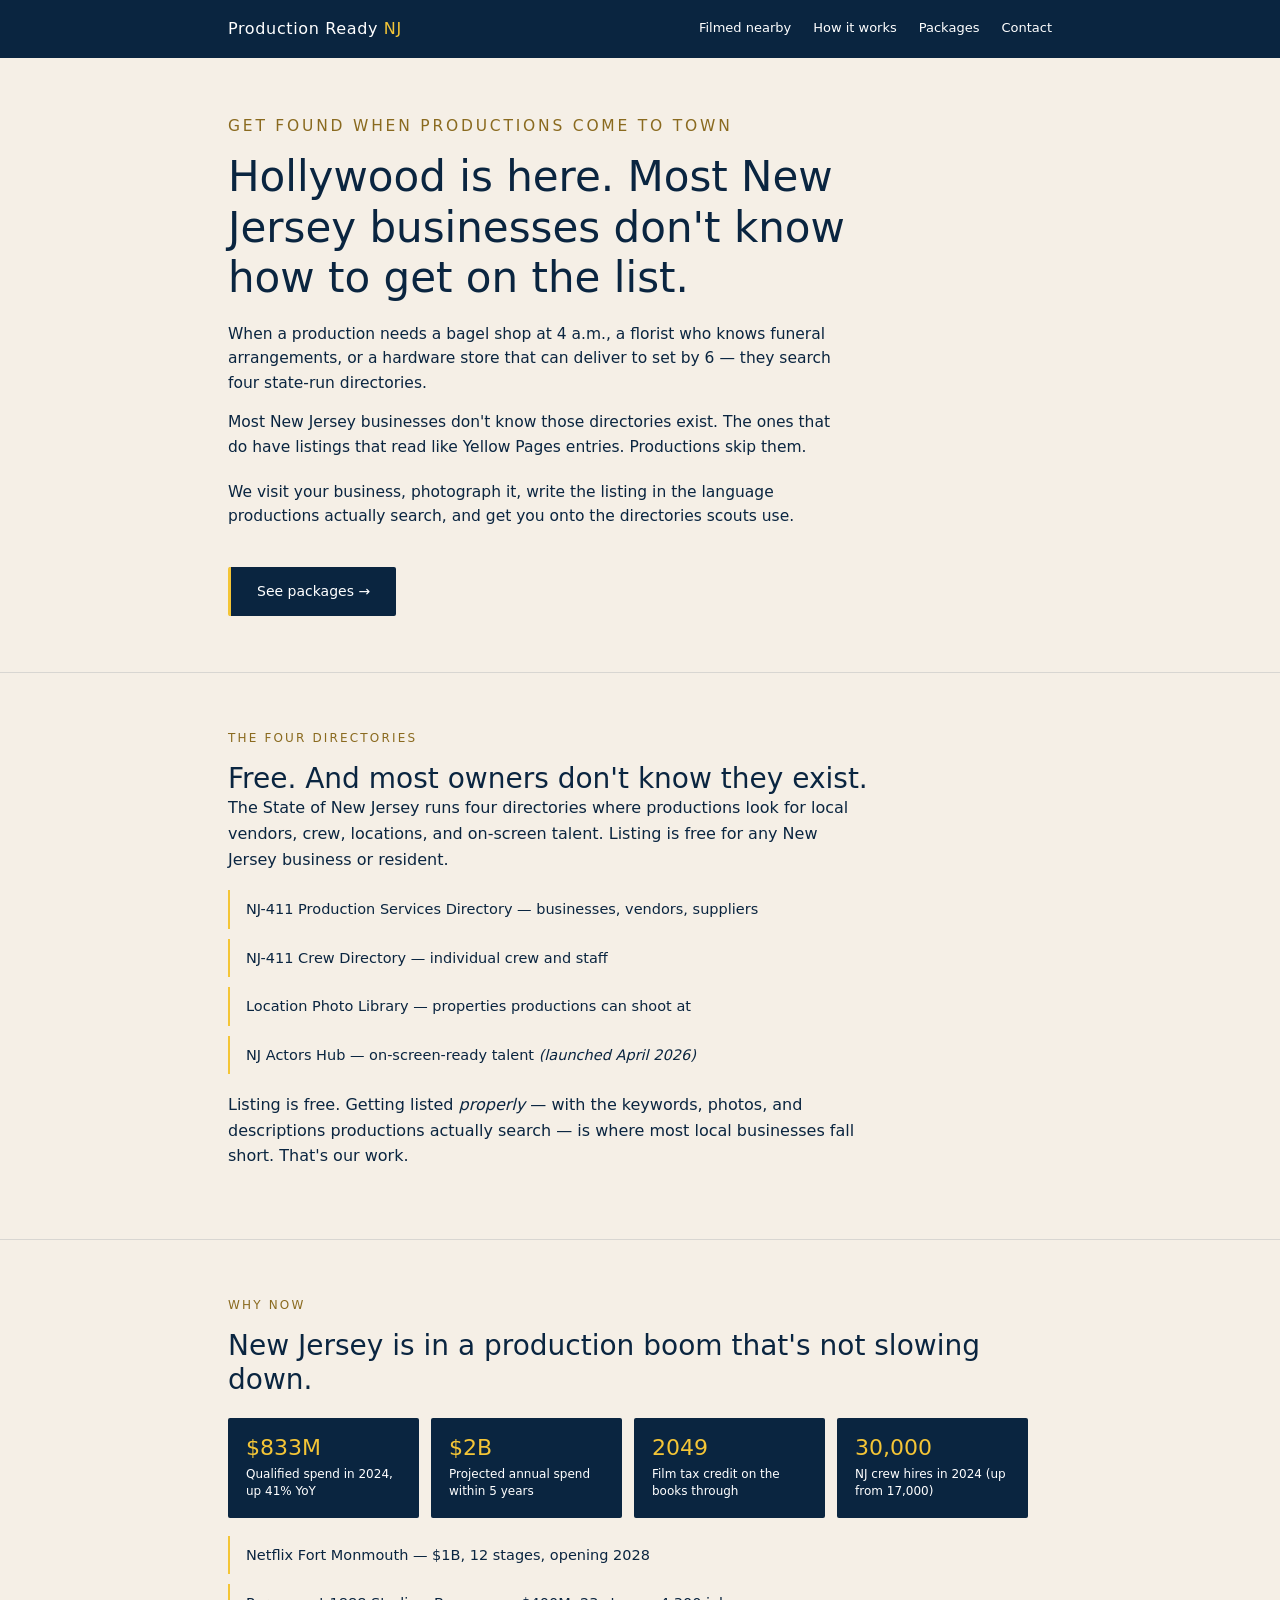
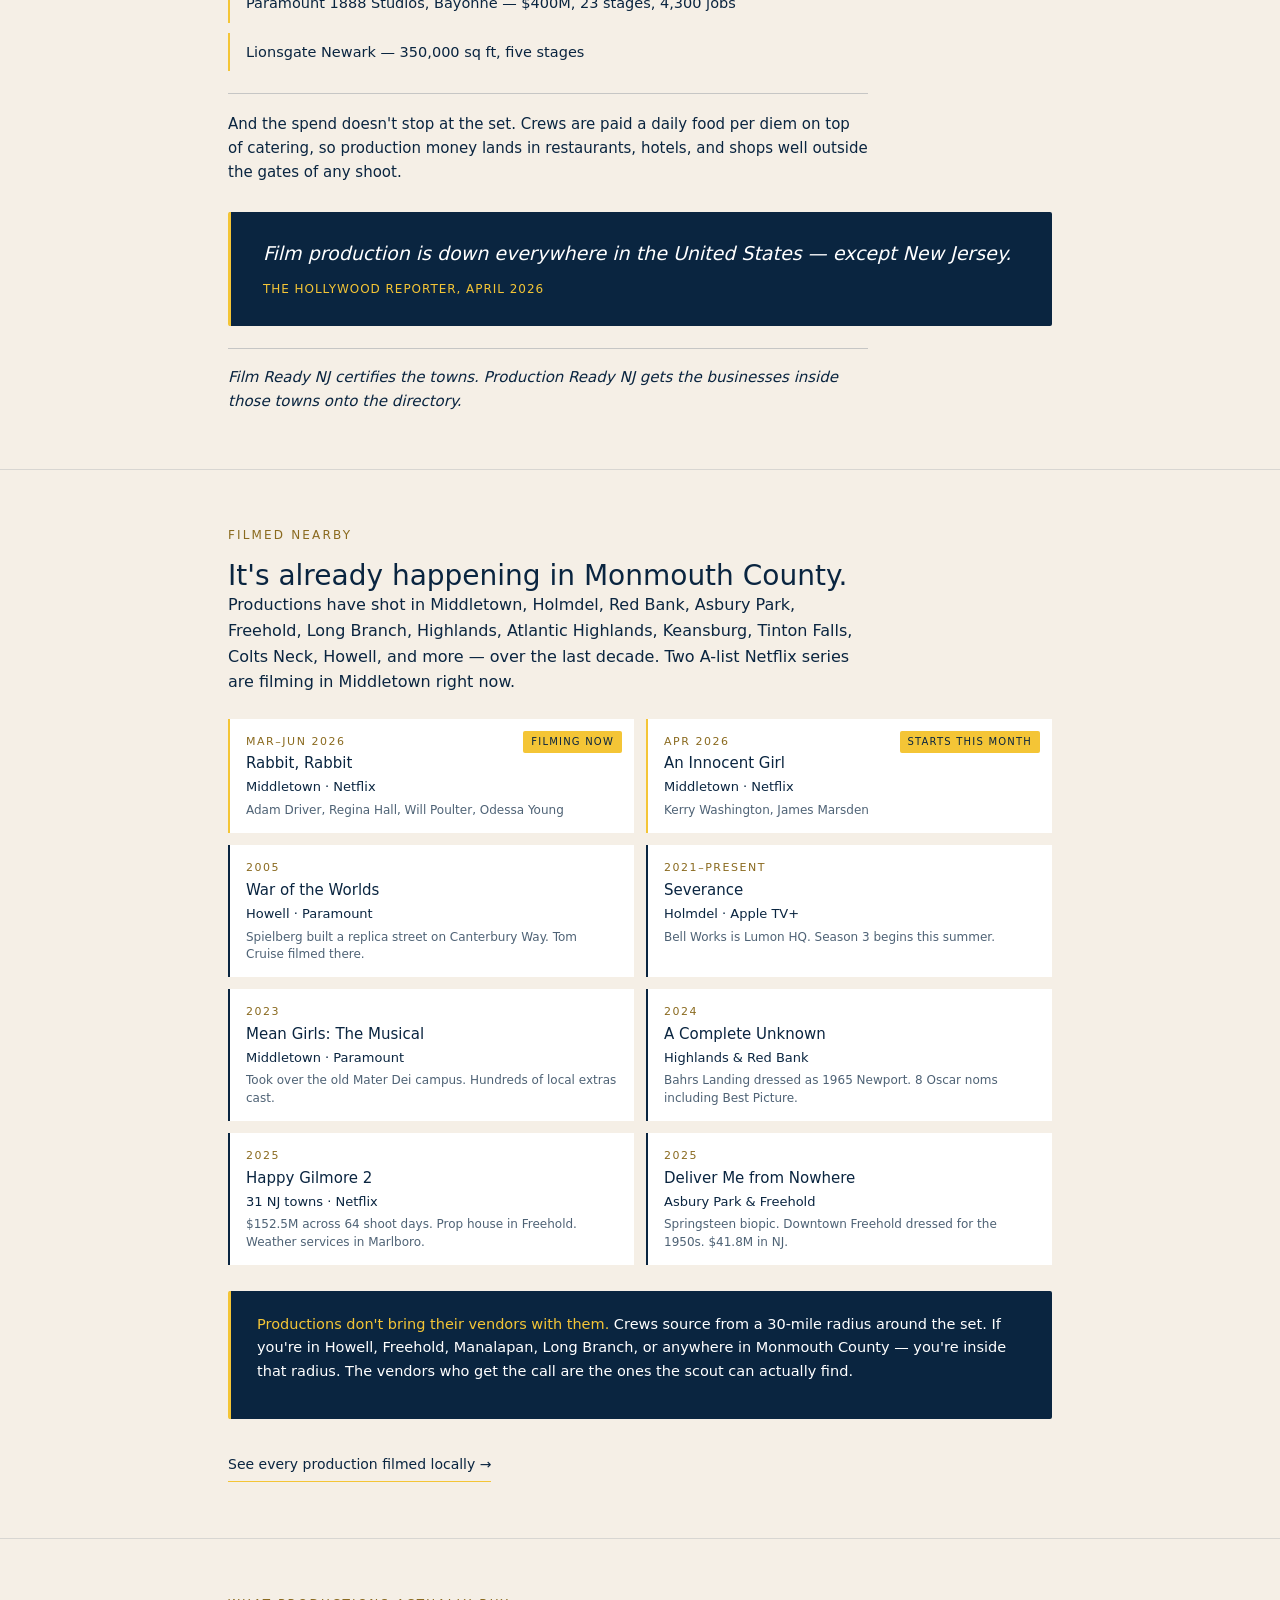
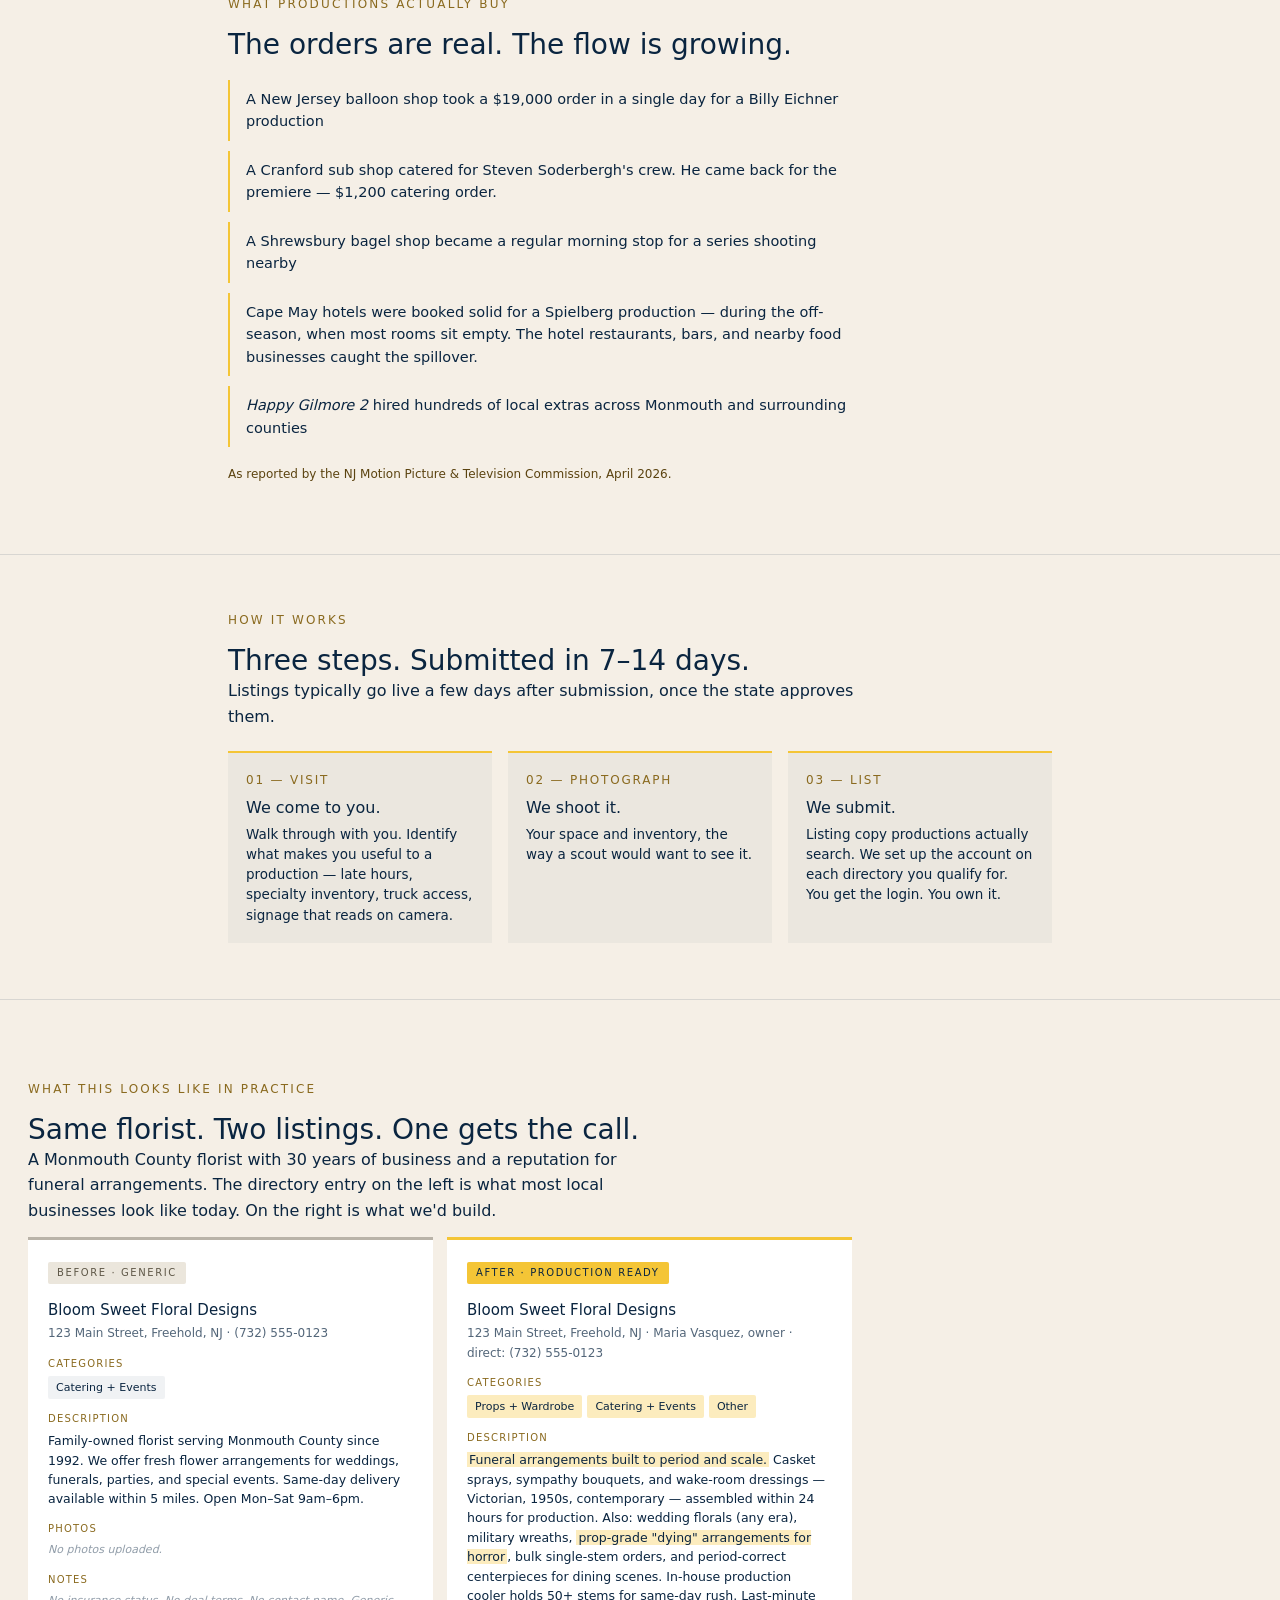
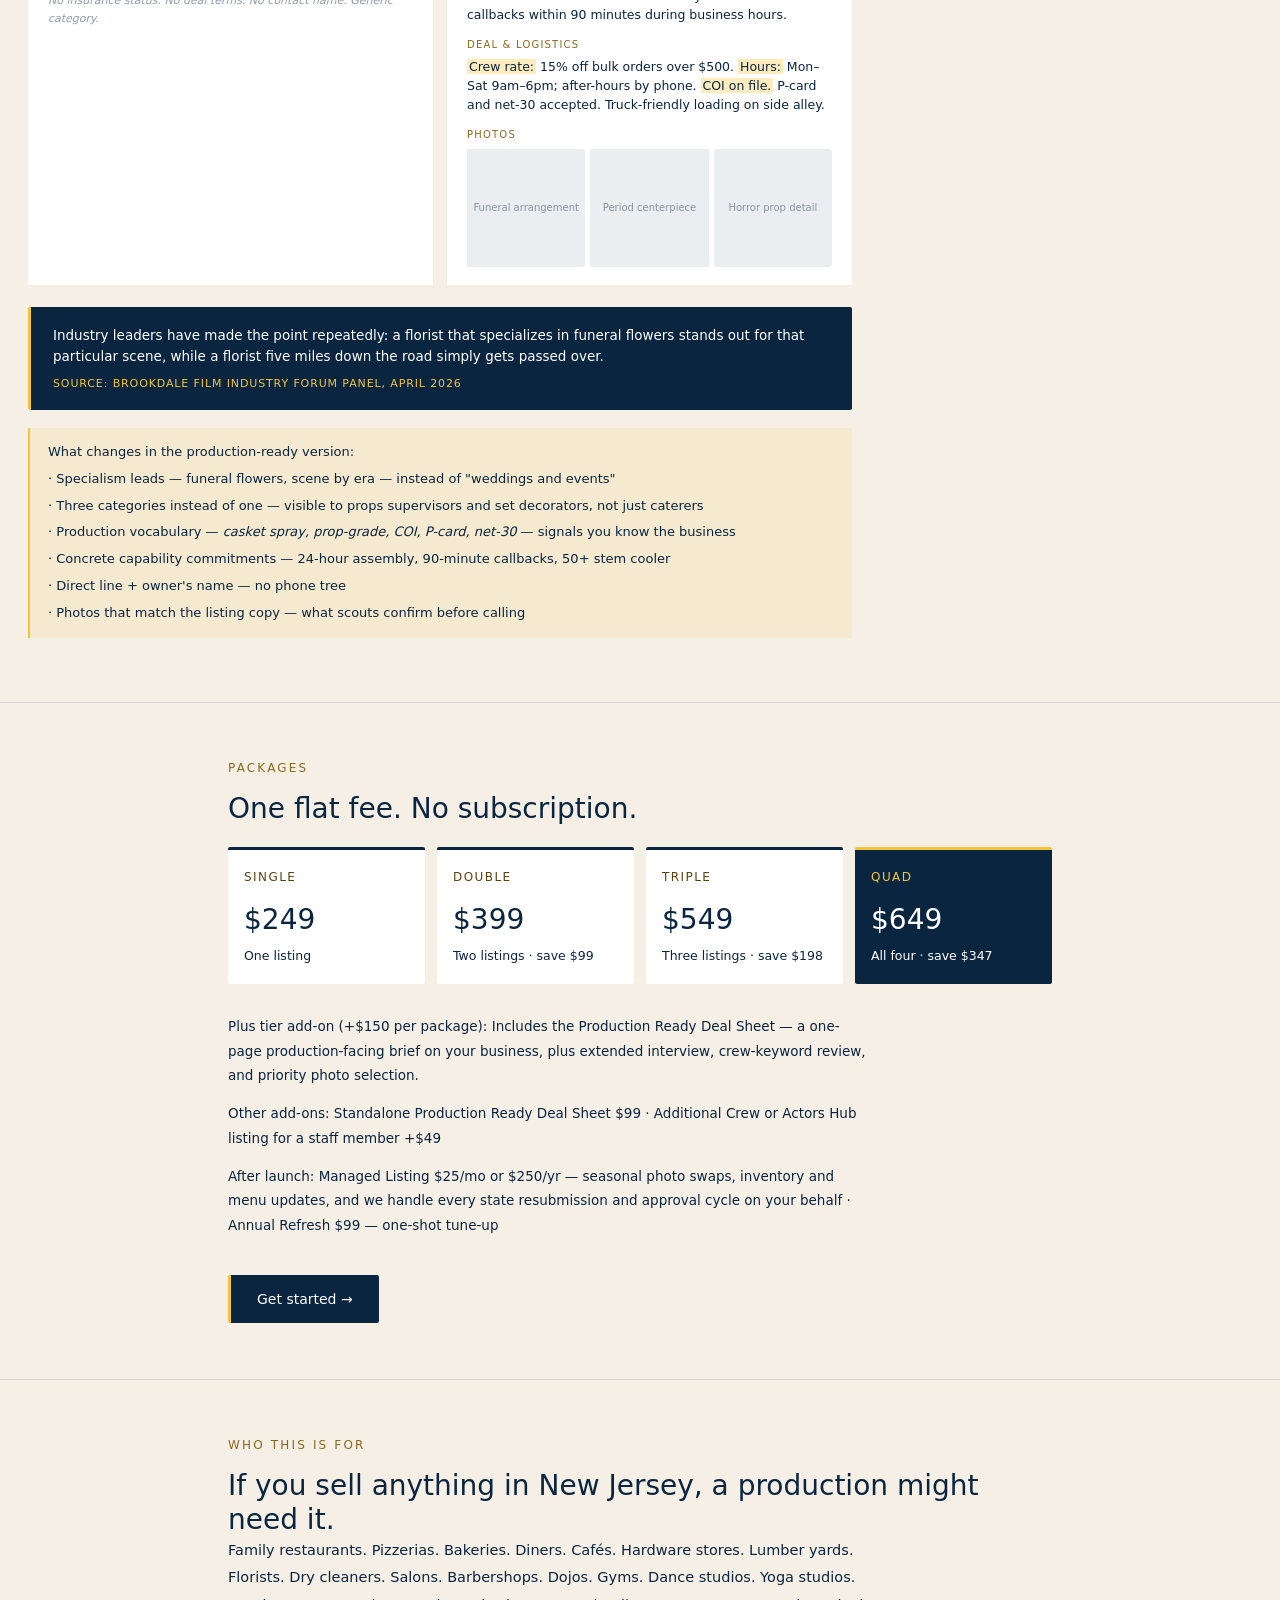
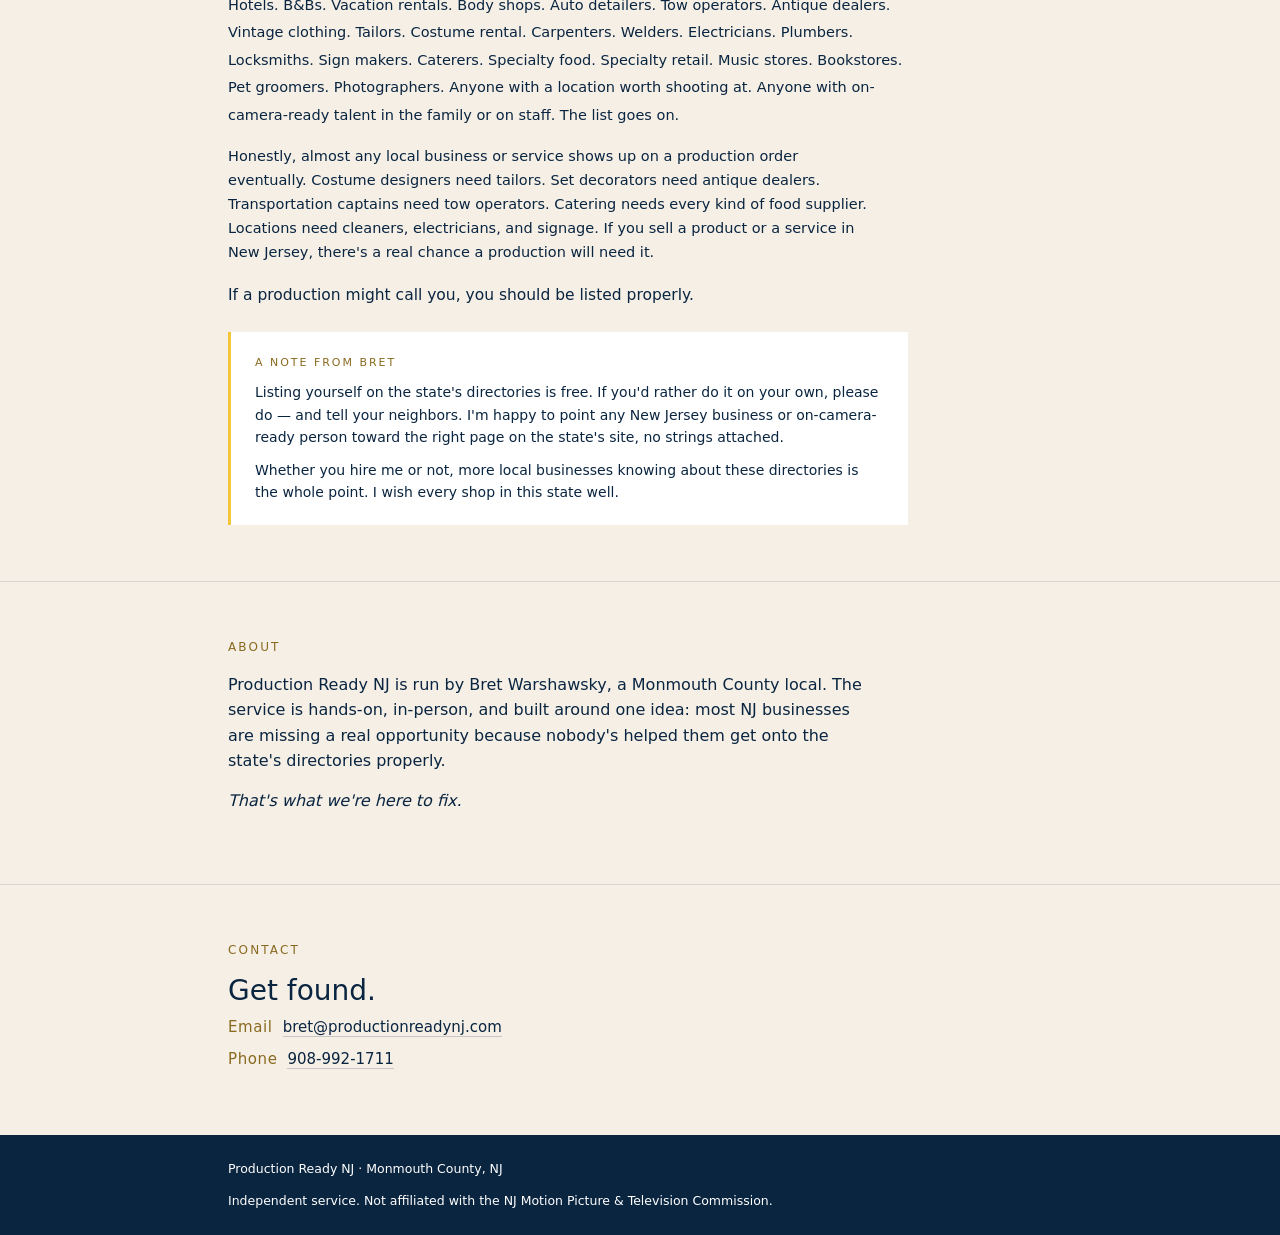
==== commit 4ff1df7e: "Add real phone, remove Calendly placeholder Co-Authored-By: Claude Sonnet 4.6 <noreply@anthropic.com" ====
--- a/index.html
+++ b/index.html
@@ -324,8 +324,7 @@
       <p class="eyebrow">Contact</p>
       <h2>Get found.</h2>
       <p class="contact-line"><span class="lbl">Email</span><a href="mailto:bret@productionreadynj.com">bret@productionreadynj.com</a></p>
-      <p class="contact-line"><span class="lbl">Phone</span><a href="tel:+15555555555">(coming soon)</a></p>
-      <p class="contact-line"><span class="lbl">Schedule</span><a href="#">(Calendly link)</a></p>
+      <p class="contact-line"><span class="lbl">Phone</span><a href="tel:+19089921711">908-992-1711</a></p>
     </div>
   </section>
 
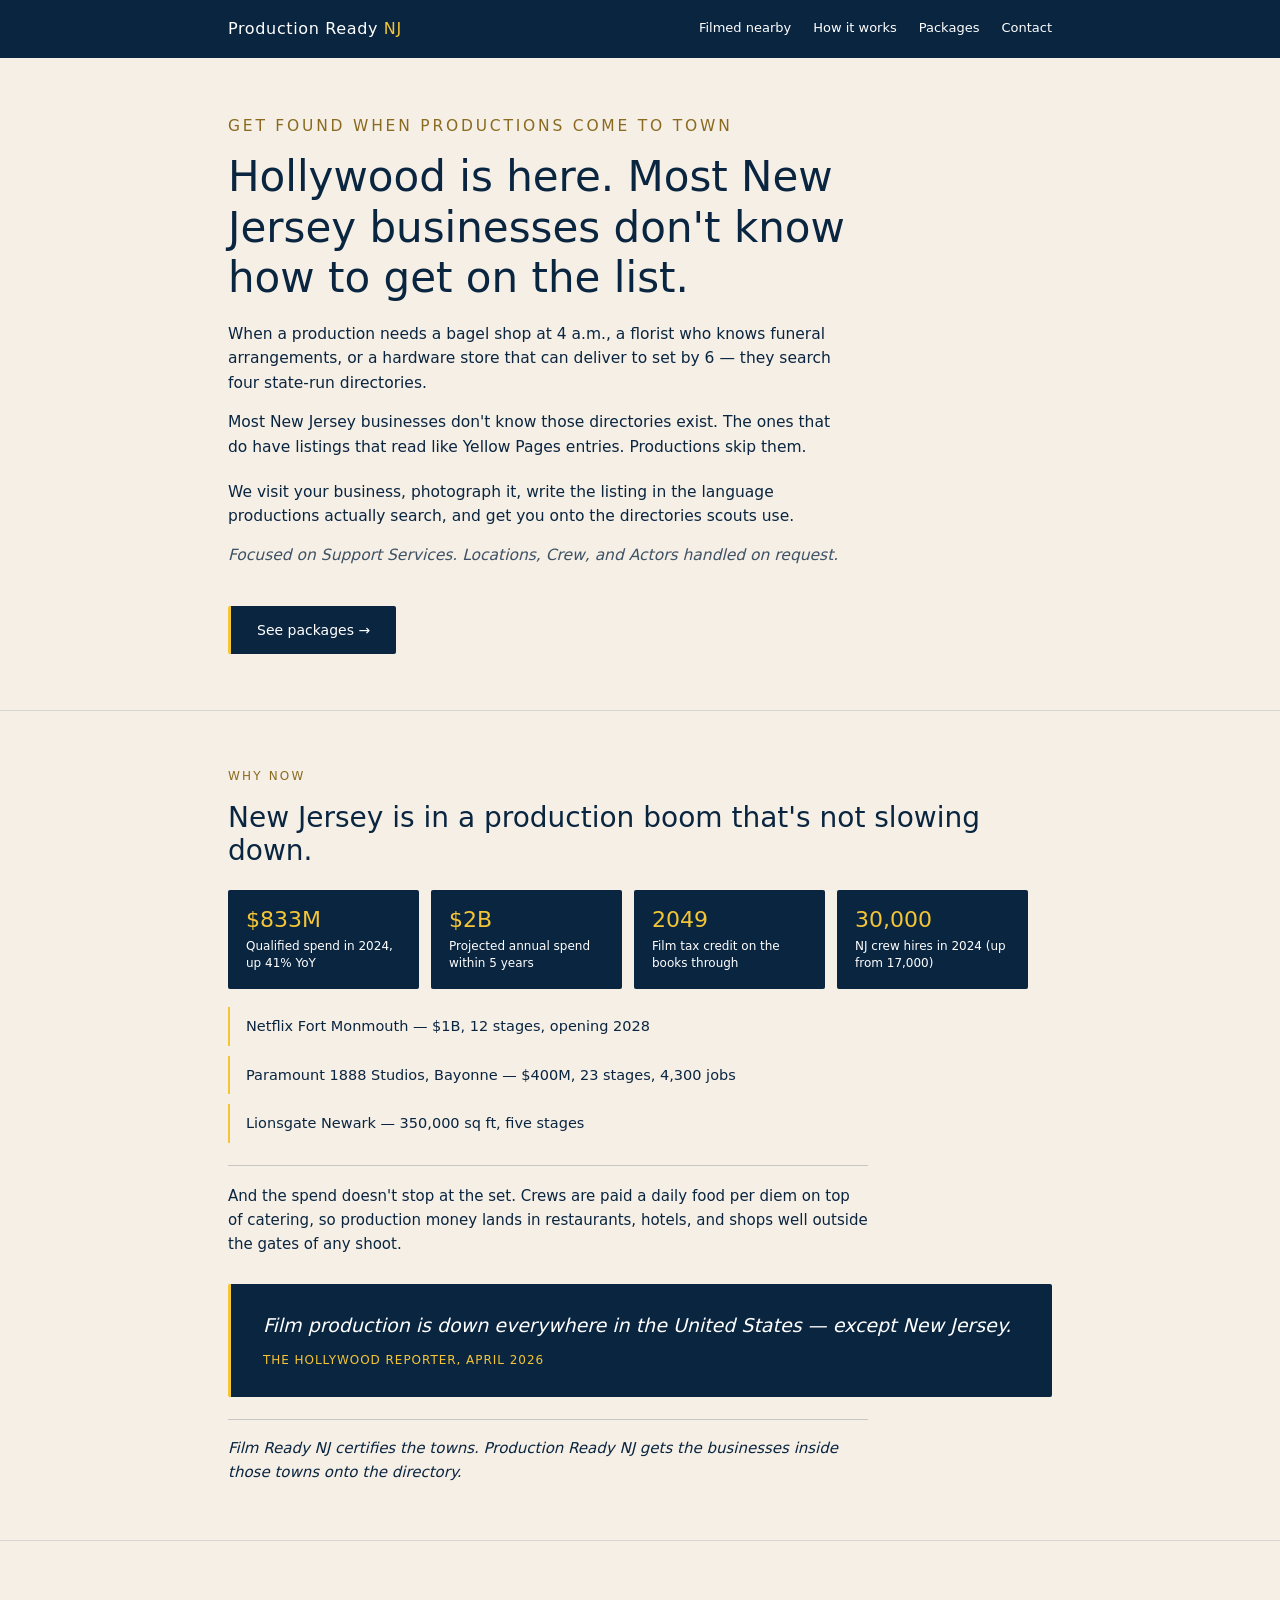
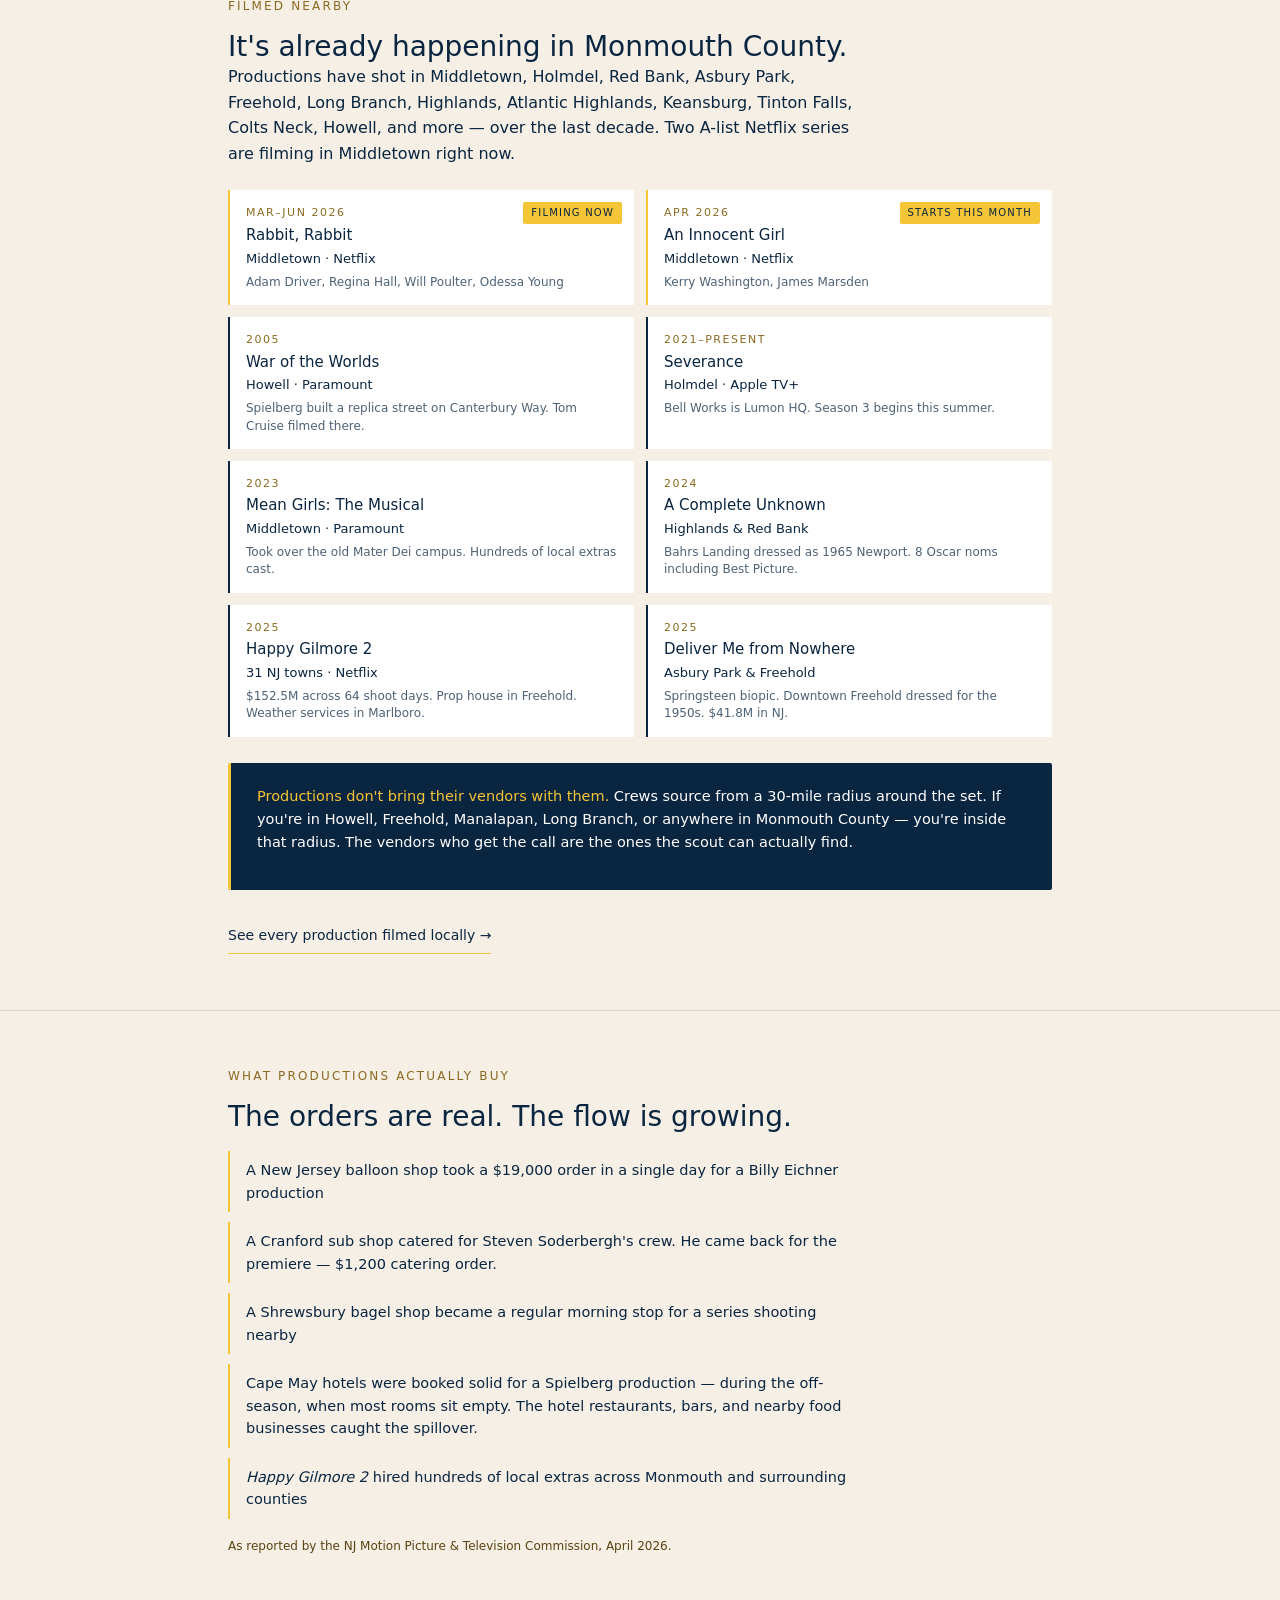
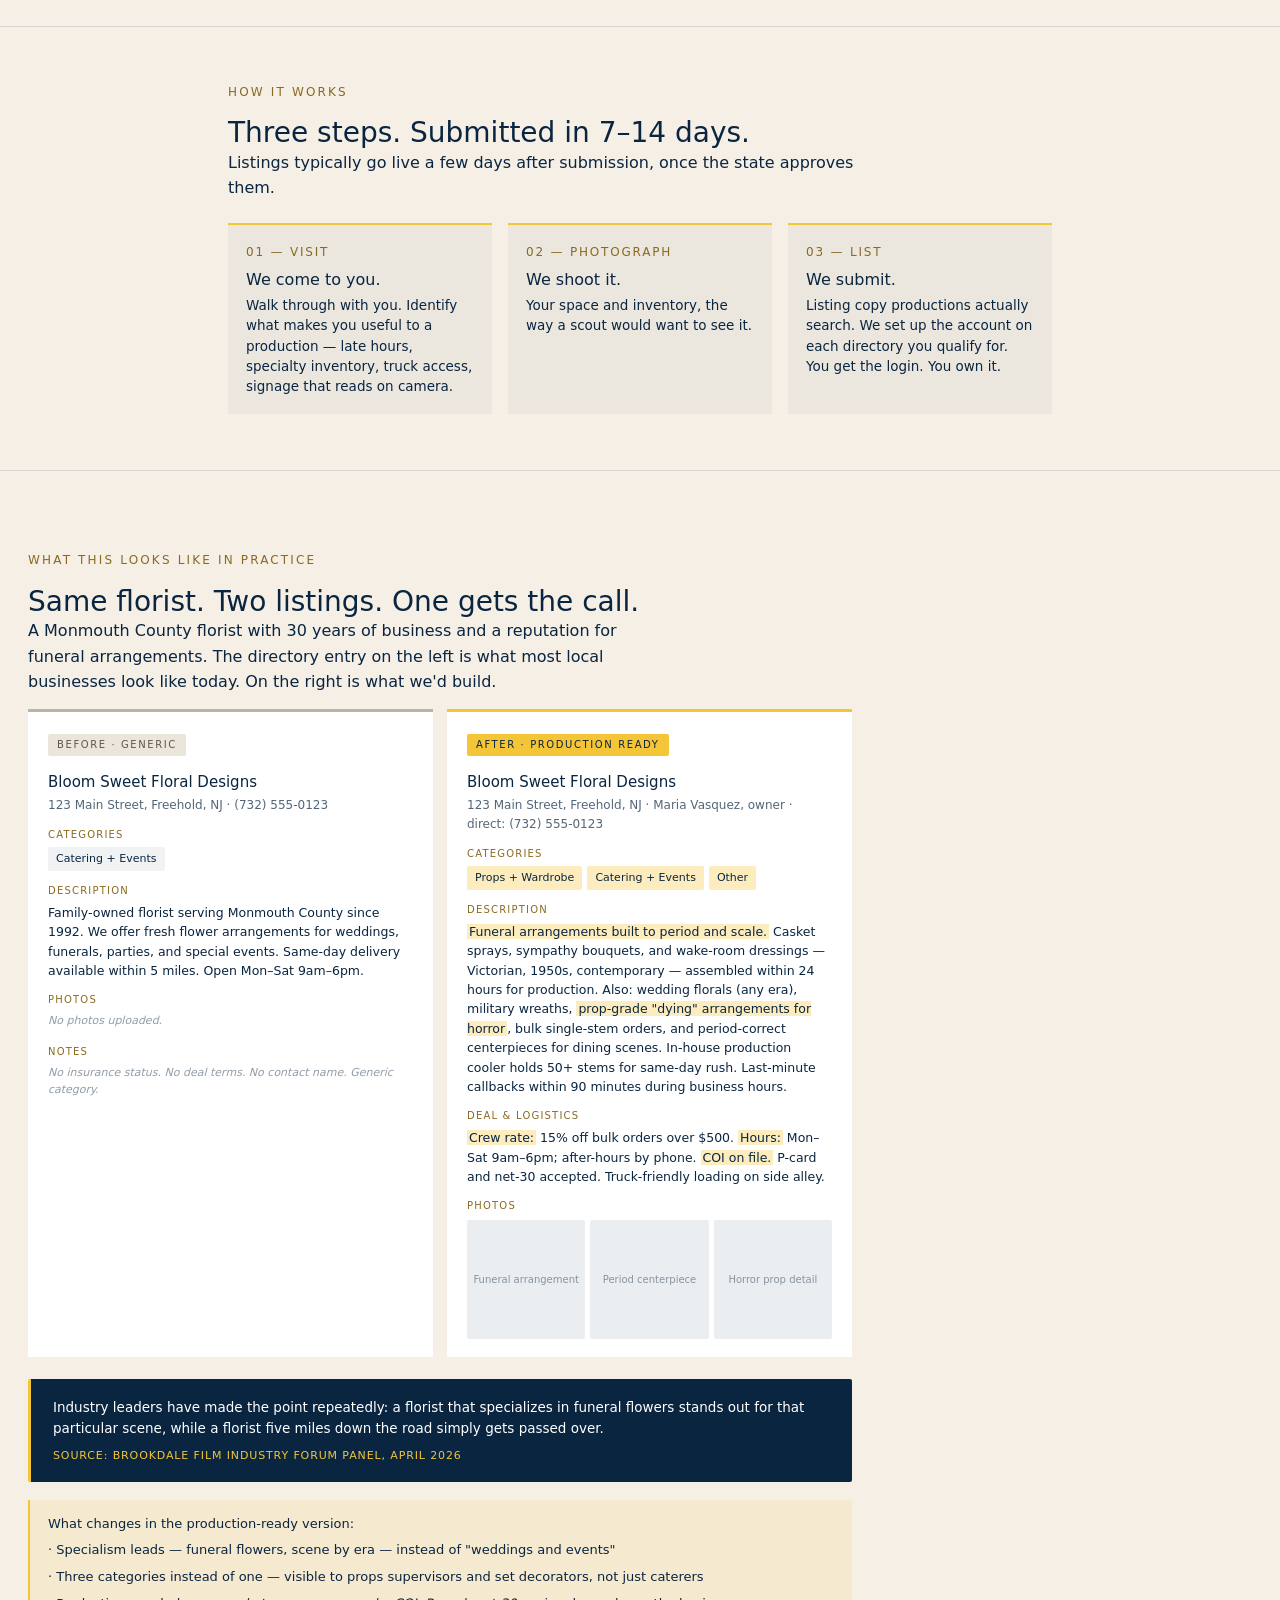
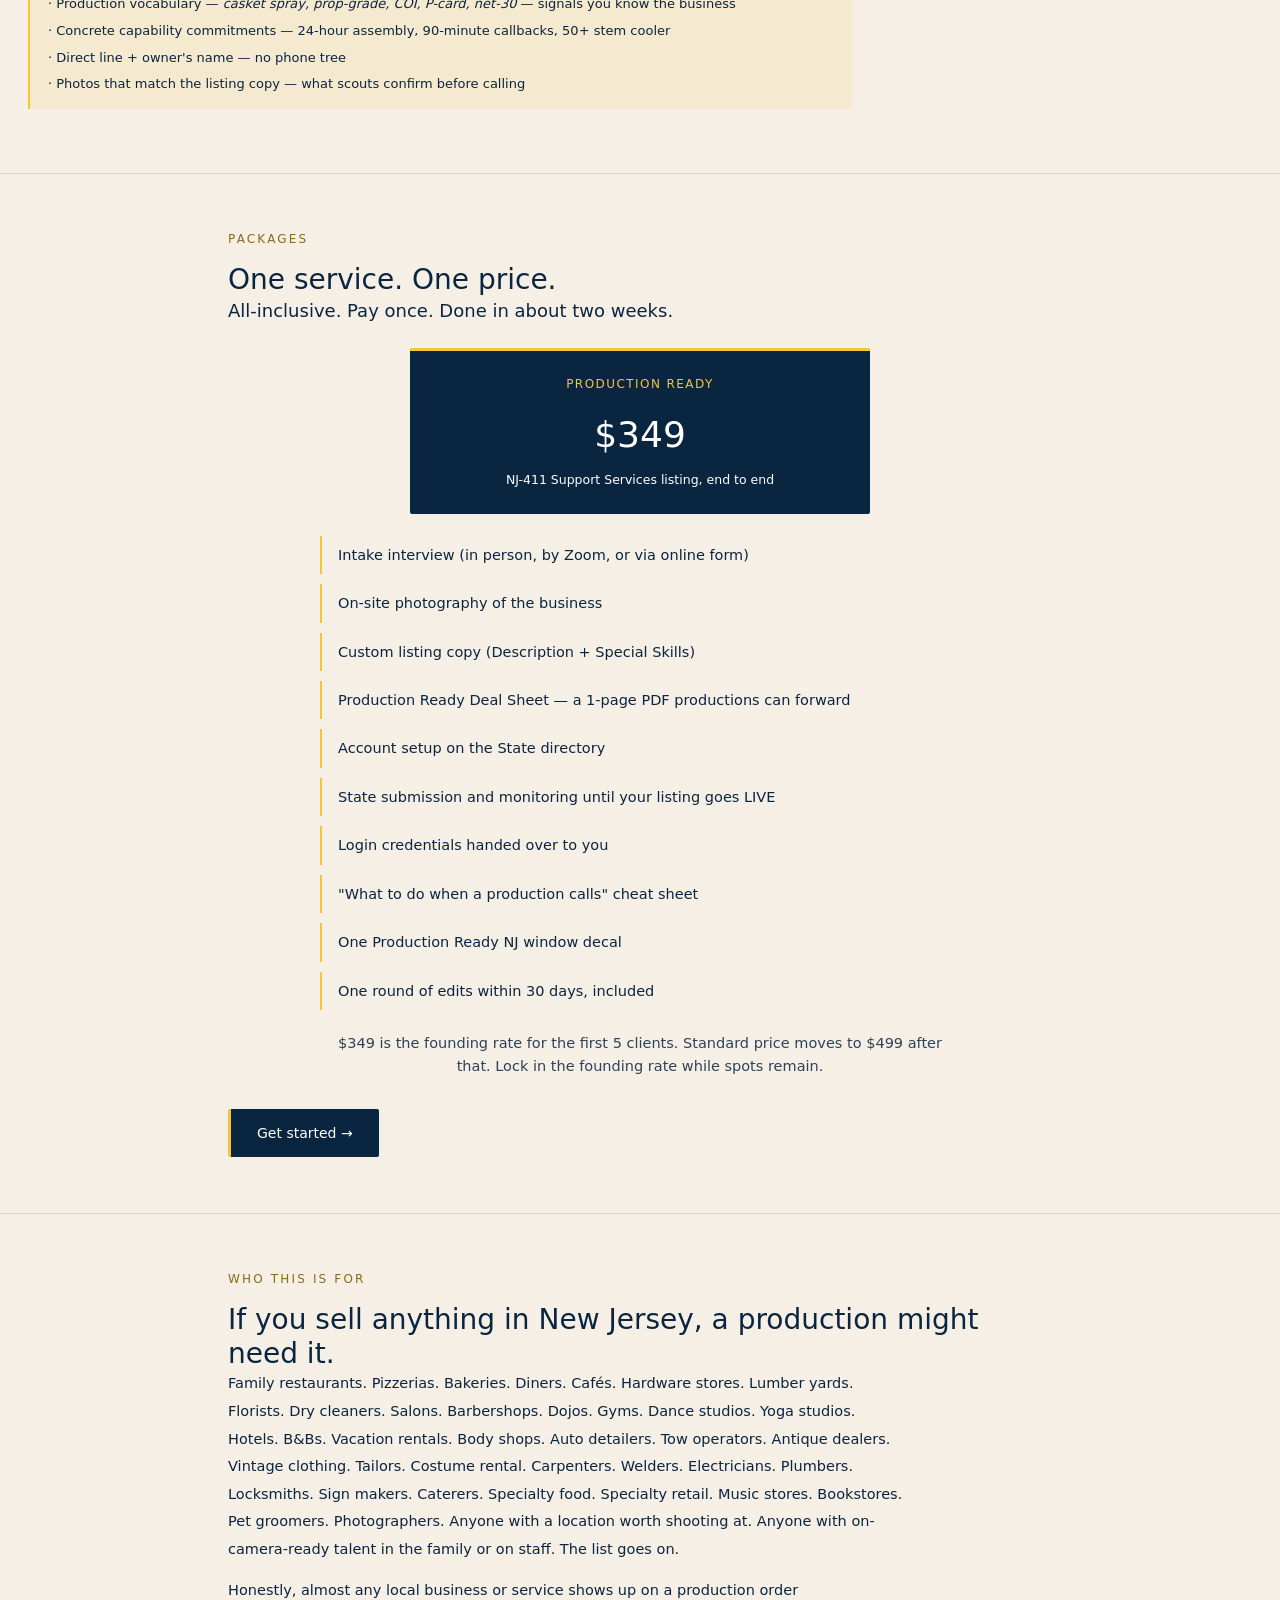
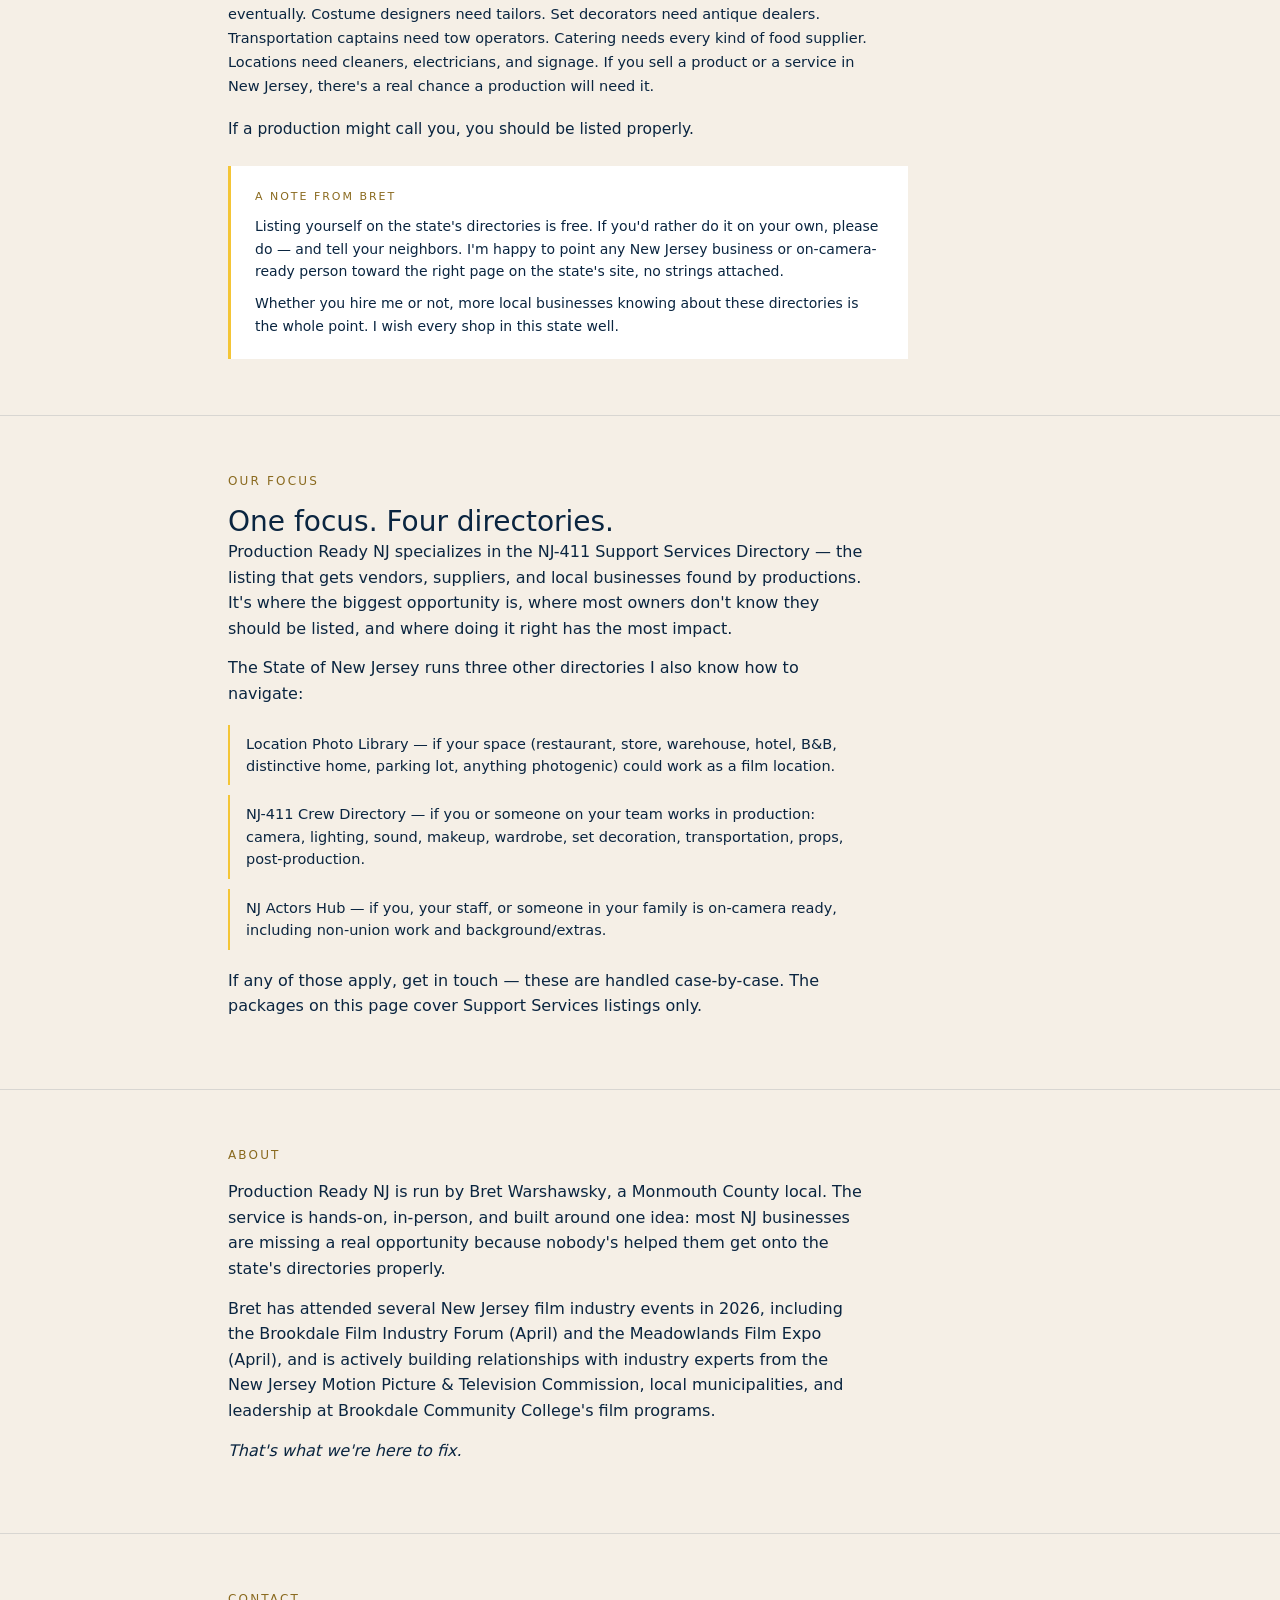
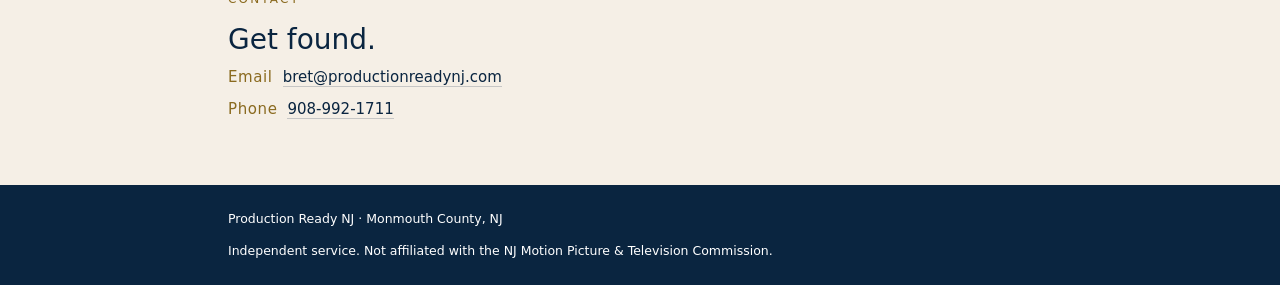
==== commit e978a1e1: "v0.5 pricing and scope update — Support Services only, $349 founding rate" ====
--- a/index.html
+++ b/index.html
@@ -35,22 +35,8 @@
       <p>When a production needs a bagel shop at 4 a.m., a florist who knows funeral arrangements, or a hardware store that can deliver to set by 6 — they search four state-run directories.</p>
       <p>Most New Jersey businesses don't know those directories exist. The ones that do have listings that read like Yellow Pages entries. Productions skip them.</p>
       <p class="lead">We visit your business, photograph it, write the listing in the language productions actually search, and get you onto the directories scouts use.</p>
+      <p class="hero-scope"><em>Focused on Support Services. Locations, Crew, and Actors handled on request.</em></p>
       <a href="#packages" class="btn">See packages →</a>
-    </div>
-  </section>
-
-  <section class="section">
-    <div class="wrap">
-      <p class="eyebrow">The four directories</p>
-      <h2>Free. And most owners don't know they exist.</h2>
-      <p>The State of New Jersey runs four directories where productions look for local vendors, crew, locations, and on-screen talent. Listing is free for any New Jersey business or resident.</p>
-      <ul class="list-yellow">
-        <li><strong>NJ-411 Production Services Directory</strong> — businesses, vendors, suppliers</li>
-        <li><strong>NJ-411 Crew Directory</strong> — individual crew and staff</li>
-        <li><strong>Location Photo Library</strong> — properties productions can shoot at</li>
-        <li><strong>NJ Actors Hub</strong> — on-screen-ready talent <em>(launched April 2026)</em></li>
-      </ul>
-      <p>Listing is free. Getting listed <em>properly</em> — with the keywords, photos, and descriptions productions actually search — is where most local businesses fall short. That's our work.</p>
     </div>
   </section>
 
@@ -261,37 +247,34 @@
   <section class="section" id="packages">
     <div class="wrap">
       <p class="eyebrow">Packages</p>
-      <h2>One flat fee. No subscription.</h2>
-      <div class="pricing">
-        <div class="tier">
-          <div class="tname">Single</div>
-          <div class="tprice">$249</div>
-          <div class="tsub">One listing</div>
-        </div>
-        <div class="tier">
-          <div class="tname">Double</div>
-          <div class="tprice">$399</div>
-          <div class="tsub">Two listings · save $99</div>
-        </div>
-        <div class="tier">
-          <div class="tname">Triple</div>
-          <div class="tprice">$549</div>
-          <div class="tsub">Three listings · save $198</div>
-        </div>
+      <h2>One service. One price.</h2>
+      <p class="lead">All-inclusive. Pay once. Done in about two weeks.</p>
+
+      <div class="pricing single">
         <div class="tier featured">
-          <div class="tname">Quad</div>
-          <div class="tprice">$649</div>
-          <div class="tsub">All four · save $347</div>
-        </div>
-      </div>
-      <div class="addons">
-        <p><strong>Plus tier add-on (+$150 per package):</strong> Includes the Production Ready Deal Sheet — a one-page production-facing brief on your business, plus extended interview, crew-keyword review, and priority photo selection.</p>
-        <p><strong>Other add-ons:</strong> Standalone Production Ready Deal Sheet $99 · Additional Crew or Actors Hub listing for a staff member +$49</p>
-        <p><strong>After launch:</strong> Managed Listing $25/mo or $250/yr — seasonal photo swaps, inventory and menu updates, and we handle every state resubmission and approval cycle on your behalf · Annual Refresh $99 — one-shot tune-up</p>
-      </div>
+          <div class="tname">Production Ready</div>
+          <div class="tprice">$349</div>
+          <div class="tsub">NJ-411 Support Services listing, end to end</div>
+        </div>
+      </div>
+
+      <ul class="list-yellow includes-list">
+        <li>Intake interview (in person, by Zoom, or via online form)</li>
+        <li>On-site photography of the business</li>
+        <li>Custom listing copy (Description + Special Skills)</li>
+        <li>Production Ready Deal Sheet — a 1-page PDF productions can forward</li>
+        <li>Account setup on the State directory</li>
+        <li>State submission and monitoring until your listing goes LIVE</li>
+        <li>Login credentials handed over to you</li>
+        <li>"What to do when a production calls" cheat sheet</li>
+        <li>One Production Ready NJ window decal</li>
+        <li>One round of edits within 30 days, included</li>
+      </ul>
+
+      <p class="founding-rate"><strong>$349 is the founding rate for the first 5 clients.</strong> Standard price moves to $499 after that. Lock in the founding rate while spots remain.</p>
+
       <a href="#contact" class="btn">Get started →</a>
-      <!-- When Stripe Payment Links are ready, swap the Get started button for individual tier links:
-           <a href="https://buy.stripe.com/REPLACE_SINGLE" class="btn">Buy Single — $249</a> etc. -->
+      <!-- When Stripe Payment Link is ready, swap Get started for: <a href="https://buy.stripe.com/REPLACE" class="btn">Buy now — $349</a> -->
     </div>
   </section>
 
@@ -313,8 +296,24 @@
 
   <section class="section">
     <div class="wrap">
+      <p class="eyebrow">Our focus</p>
+      <h2>One focus. Four directories.</h2>
+      <p>Production Ready NJ specializes in the NJ-411 Support Services Directory — the listing that gets vendors, suppliers, and local businesses found by productions. It's where the biggest opportunity is, where most owners don't know they should be listed, and where doing it right has the most impact.</p>
+      <p>The State of New Jersey runs three other directories I also know how to navigate:</p>
+      <ul class="list-yellow">
+        <li><strong>Location Photo Library</strong> — if your space (restaurant, store, warehouse, hotel, B&amp;B, distinctive home, parking lot, anything photogenic) could work as a film location.</li>
+        <li><strong>NJ-411 Crew Directory</strong> — if you or someone on your team works in production: camera, lighting, sound, makeup, wardrobe, set decoration, transportation, props, post-production.</li>
+        <li><strong>NJ Actors Hub</strong> — if you, your staff, or someone in your family is on-camera ready, including non-union work and background/extras.</li>
+      </ul>
+      <p>If any of those apply, get in touch — these are handled case-by-case. The packages on this page cover Support Services listings only.</p>
+    </div>
+  </section>
+
+  <section class="section">
+    <div class="wrap">
       <p class="eyebrow">About</p>
       <p>Production Ready NJ is run by <strong>Bret Warshawsky</strong>, a Monmouth County local. The service is hands-on, in-person, and built around one idea: most NJ businesses are missing a real opportunity because nobody's helped them get onto the state's directories properly.</p>
+      <p>Bret has attended several New Jersey film industry events in 2026, including the Brookdale Film Industry Forum (April) and the Meadowlands Film Expo (April), and is actively building relationships with industry experts from the New Jersey Motion Picture &amp; Television Commission, local municipalities, and leadership at Brookdale Community College's film programs.</p>
       <p style="font-style:italic;">That's what we're here to fix.</p>
     </div>
   </section>
--- a/styles.css
+++ b/styles.css
@@ -565,3 +565,29 @@
   .stats { grid-template-columns: 1fr 1fr; }
   .stat .num { font-size: 20px; }
 }
+
+/* v0.5 additions — single-package layout and hero scope line */
+.hero-scope {
+  font-size: 14.5px;
+  color: rgba(10,37,64,0.78);
+  margin-top: 4px;
+  margin-bottom: 18px;
+}
+.pricing.single {
+  grid-template-columns: minmax(0, 460px);
+  justify-content: center;
+  margin: 22px auto 0;
+}
+.pricing.single .tier { padding: 24px 22px; text-align: center; }
+.pricing.single .tier .tprice { font-size: 36px; margin: 12px 0 6px; }
+.includes-list { margin: 22px auto; }
+.founding-rate {
+  max-width: 640px;
+  margin: 18px auto 6px;
+  font-size: 14.5px;
+  text-align: center;
+  color: rgba(10,37,64,0.85);
+}
+@media (max-width: 640px) {
+  .pricing.single { grid-template-columns: minmax(0, 1fr); }
+}
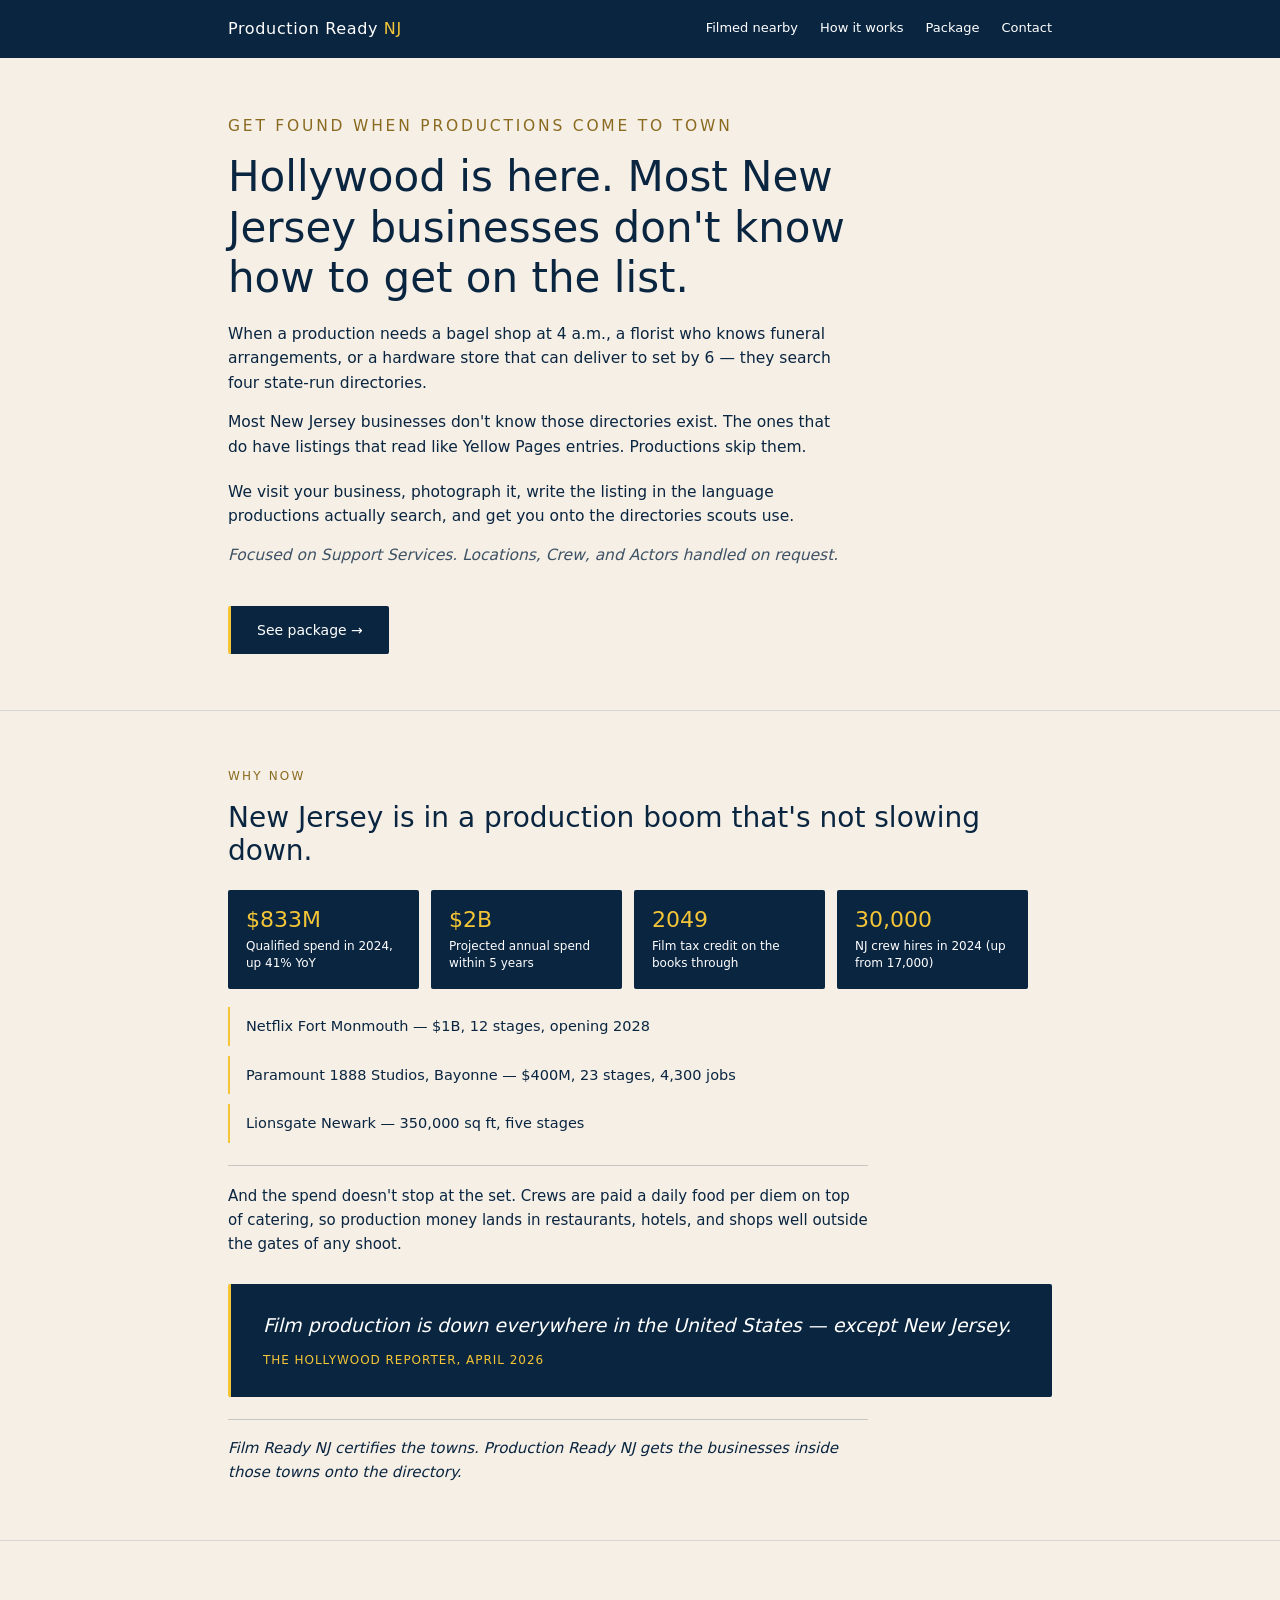
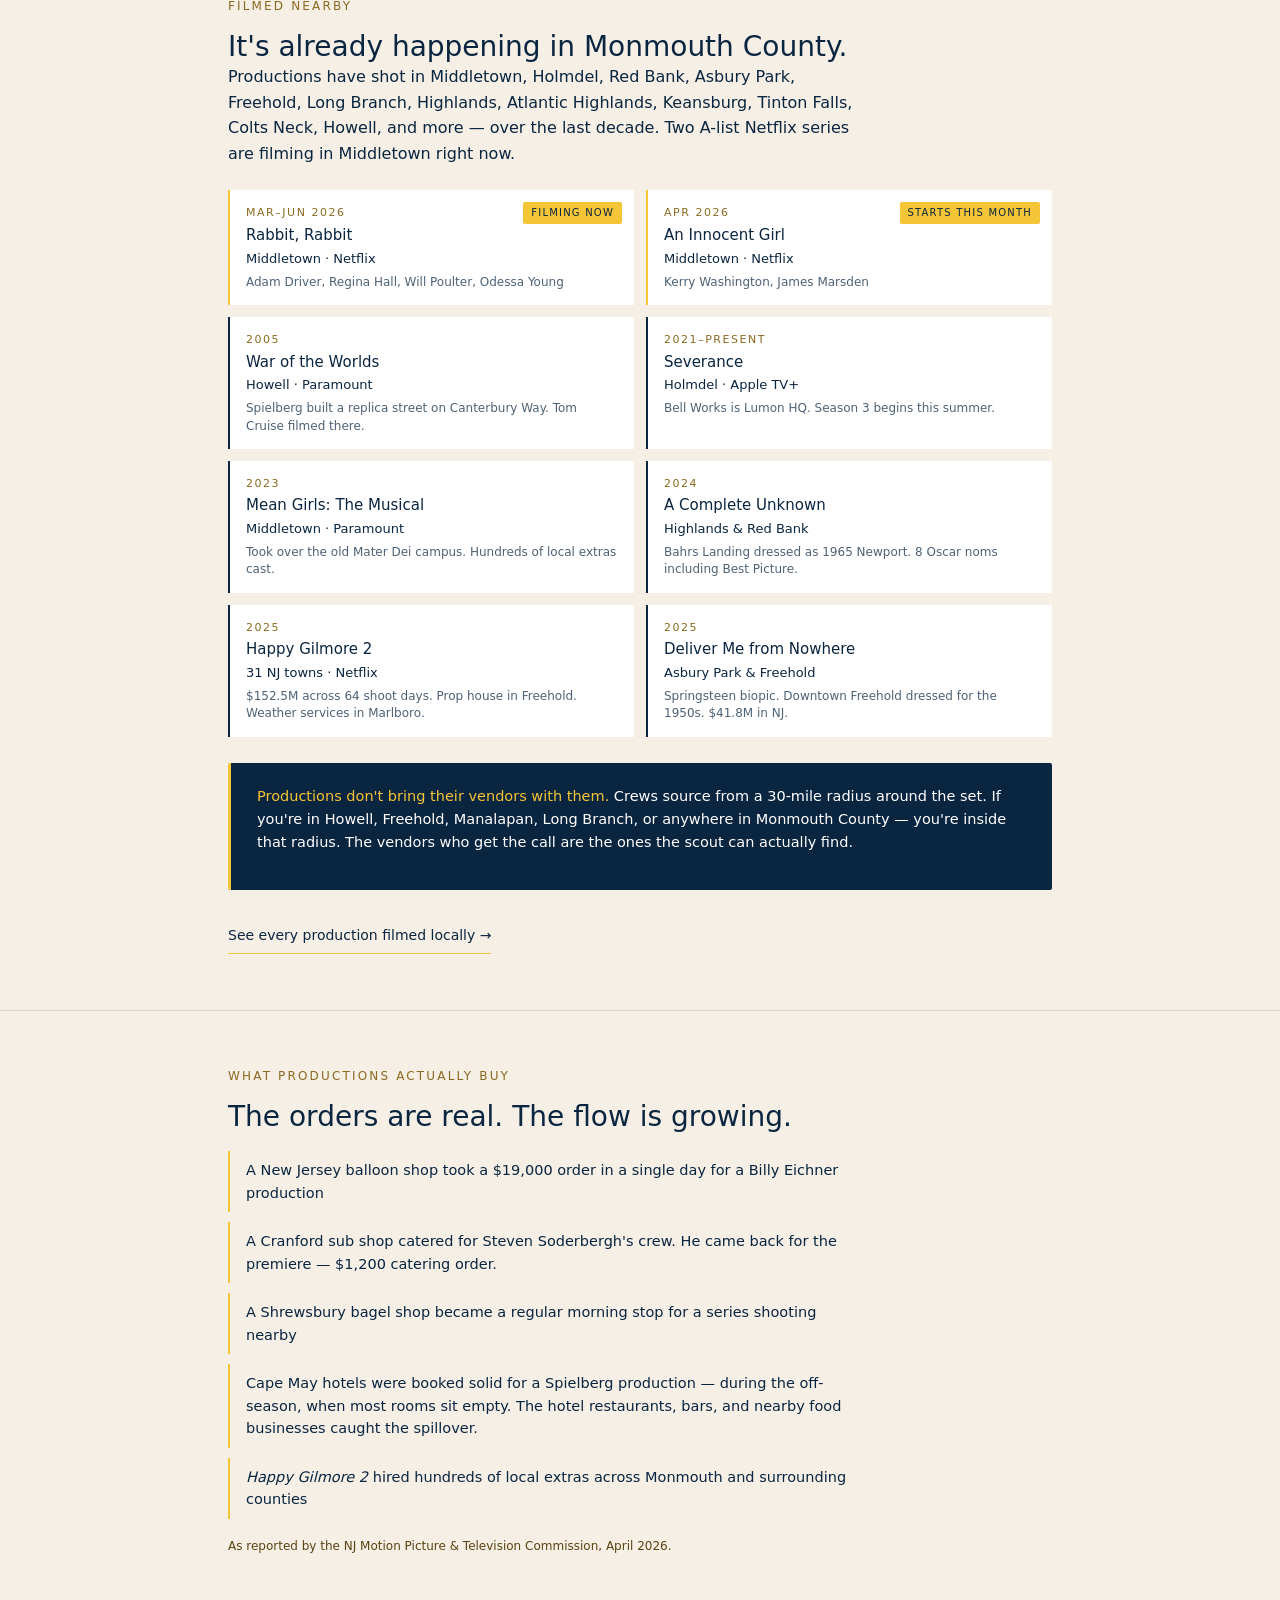
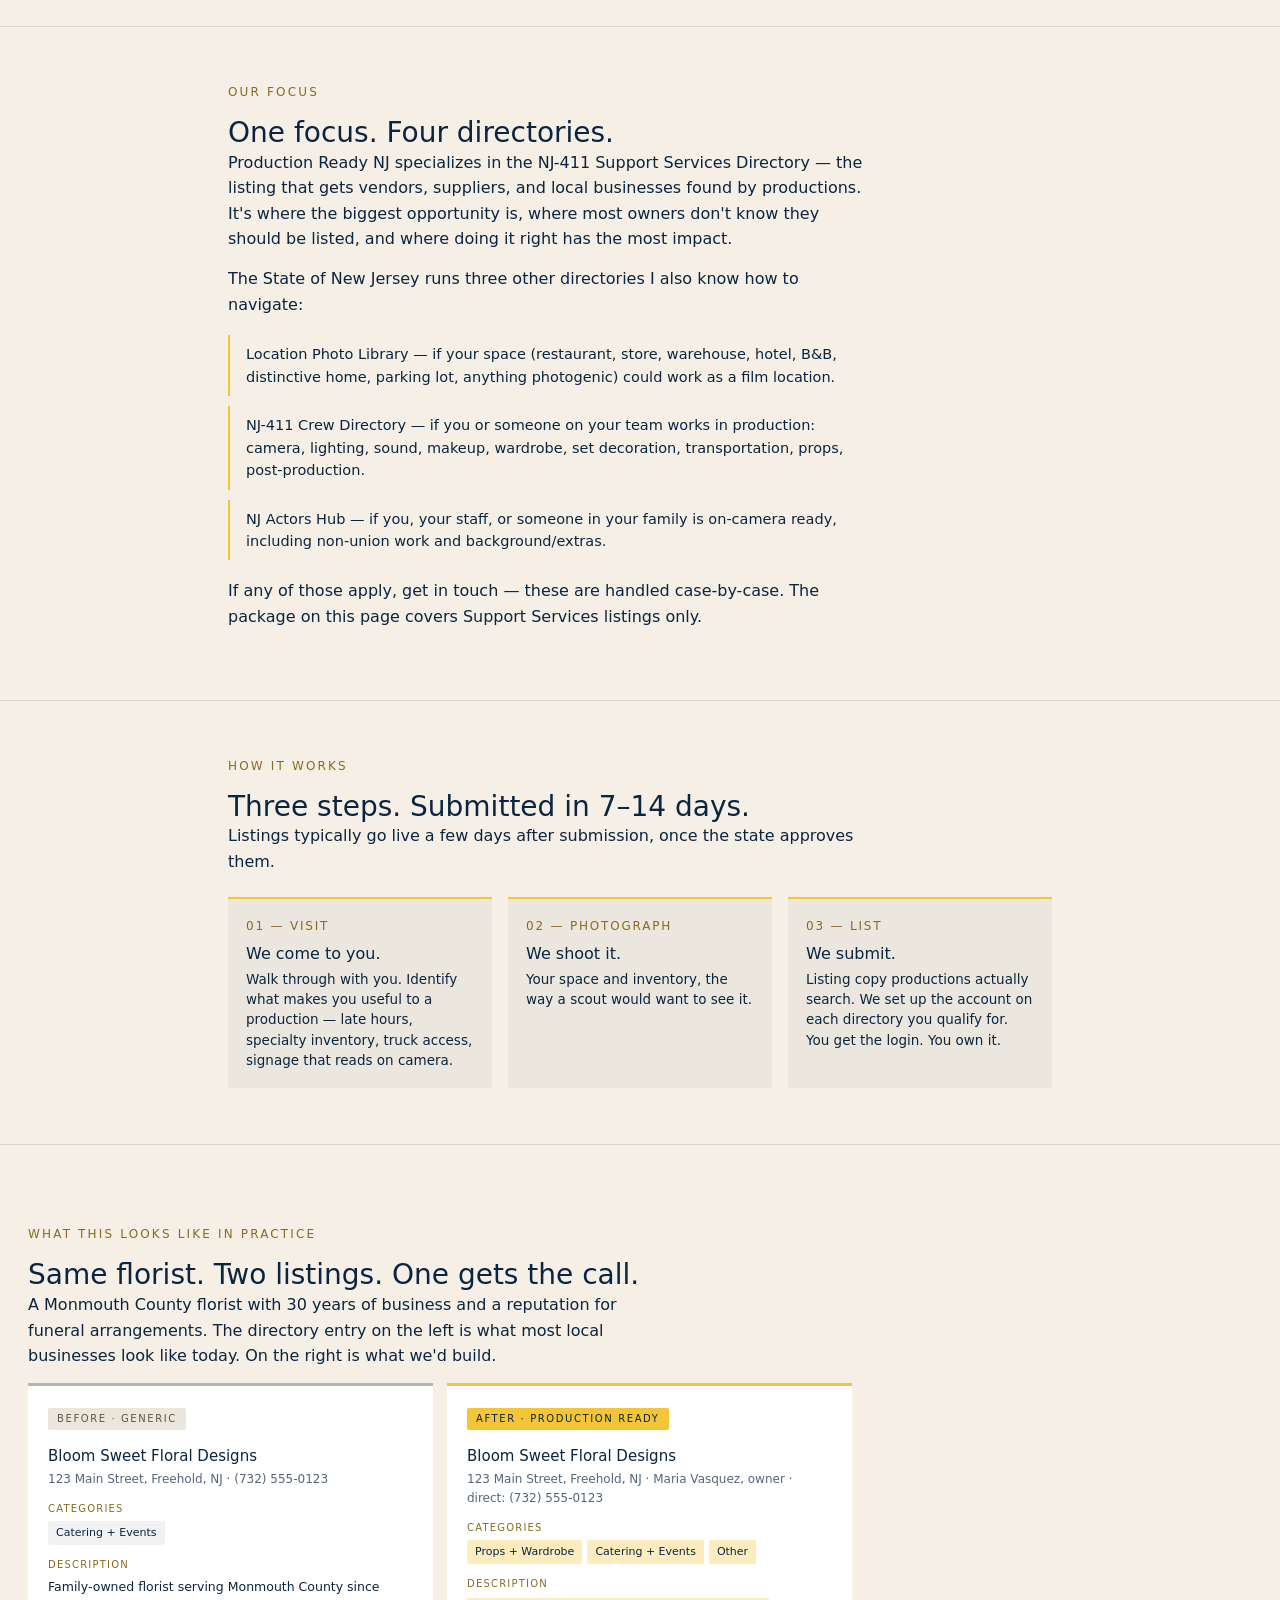
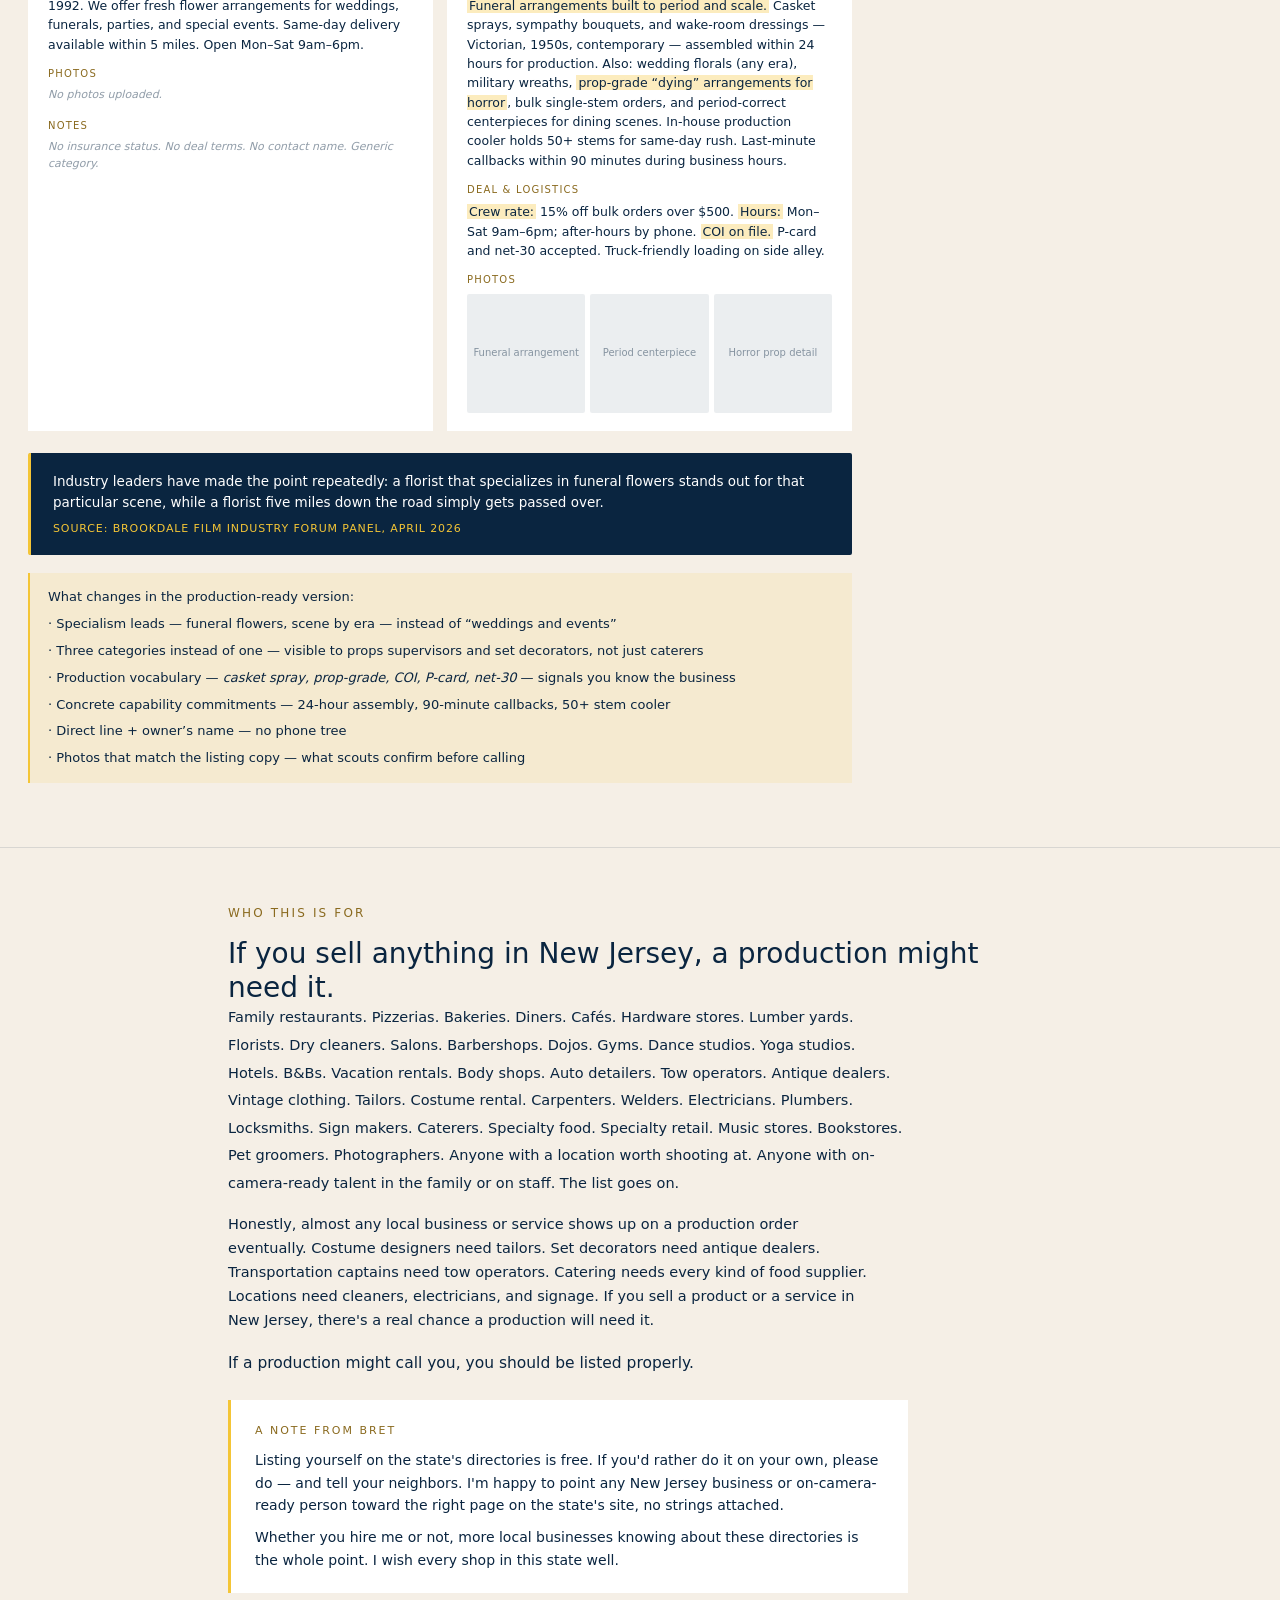
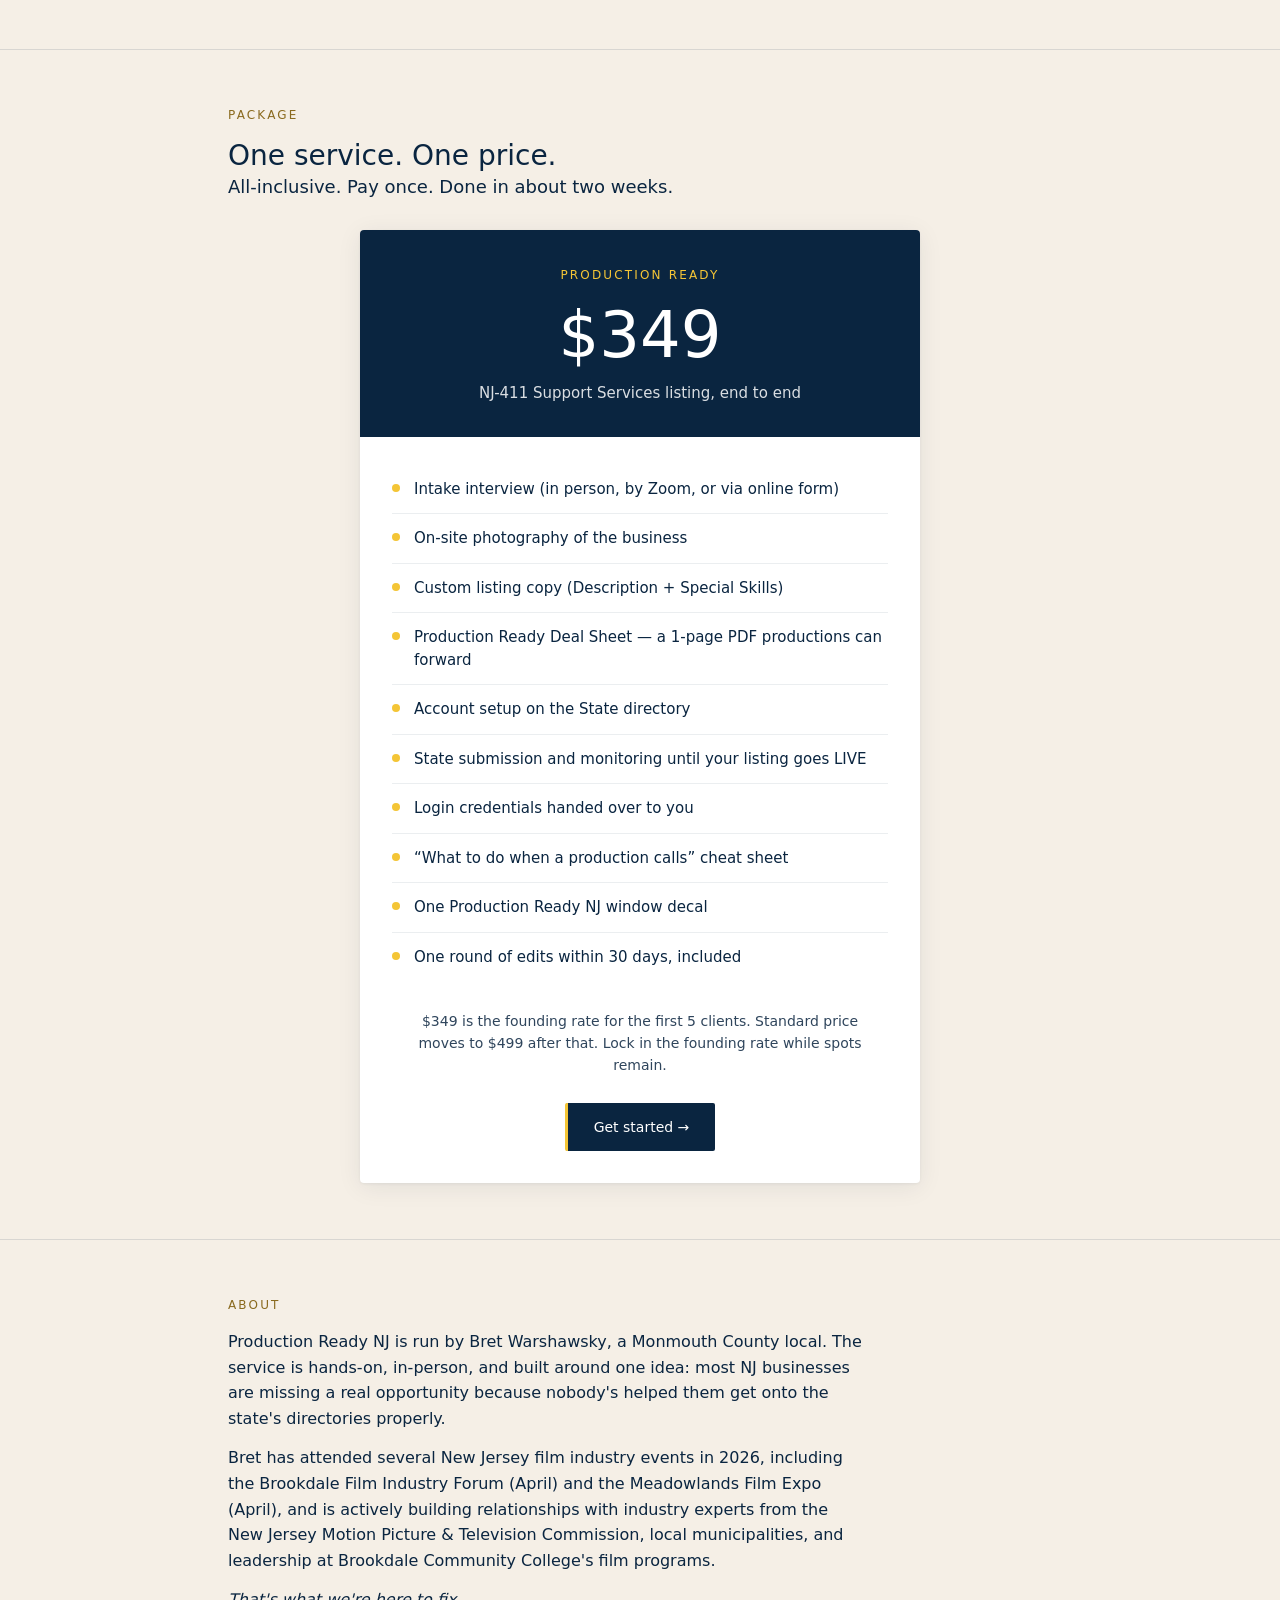
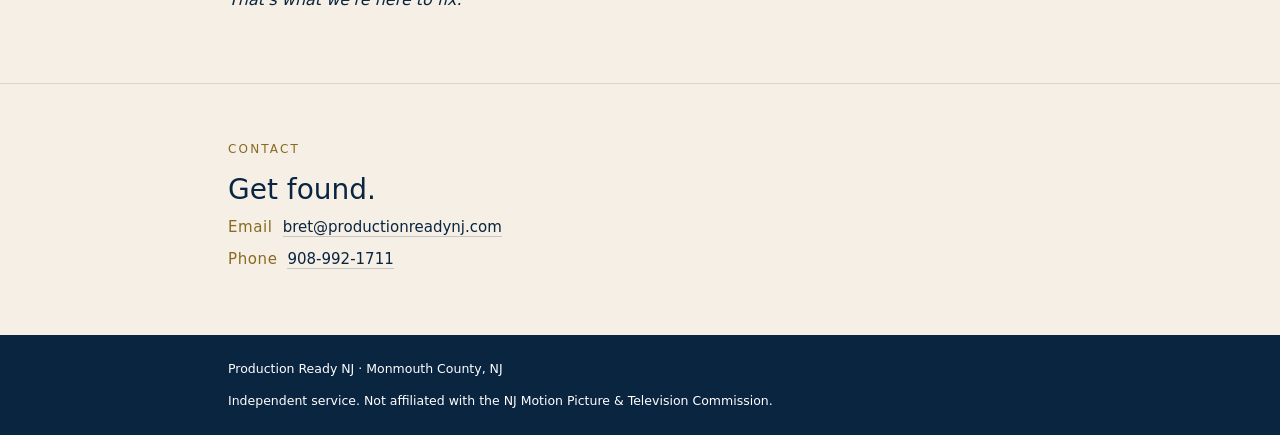
==== commit ebdef749: "v0.5.1 — Package singular, section reorder, package card centerpiece" ====
--- a/index.html
+++ b/index.html
@@ -20,7 +20,7 @@
       <div class="nav-links">
         <a href="productions.html">Filmed nearby</a>
         <a href="#how">How it works</a>
-        <a href="#packages">Packages</a>
+        <a href="#packages">Package</a>
         <a href="#contact">Contact</a>
       </div>
     </div>
@@ -36,7 +36,7 @@
       <p>Most New Jersey businesses don't know those directories exist. The ones that do have listings that read like Yellow Pages entries. Productions skip them.</p>
       <p class="lead">We visit your business, photograph it, write the listing in the language productions actually search, and get you onto the directories scouts use.</p>
       <p class="hero-scope"><em>Focused on Support Services. Locations, Crew, and Actors handled on request.</em></p>
-      <a href="#packages" class="btn">See packages →</a>
+      <a href="#packages" class="btn">See package →</a>
     </div>
   </section>
 
@@ -146,154 +146,6 @@
     </div>
   </section>
 
-  <section class="section" id="how">
-    <div class="wrap">
-      <p class="eyebrow">How it works</p>
-      <h2>Three steps. Submitted in 7–14 days.</h2>
-      <p>Listings typically go live a few days after submission, once the state approves them.</p>
-      <div class="steps">
-        <div class="step">
-          <div class="n">01 — Visit</div>
-          <h4>We come to you.</h4>
-          <p>Walk through with you. Identify what makes you useful to a production — late hours, specialty inventory, truck access, signage that reads on camera.</p>
-        </div>
-        <div class="step">
-          <div class="n">02 — Photograph</div>
-          <h4>We shoot it.</h4>
-          <p>Your space and inventory, the way a scout would want to see it.</p>
-        </div>
-        <div class="step">
-          <div class="n">03 — List</div>
-          <h4>We submit.</h4>
-          <p>Listing copy productions actually search. We set up the account on each directory you qualify for. You get the login. You own it.</p>
-        </div>
-      </div>
-    </div>
-  </section>
-
-  <section class="section">
-    <div class="wrap exhibit">
-      <p class="eyebrow">What this looks like in practice</p>
-      <h2>Same florist. Two listings. One gets the call.</h2>
-      <p>A Monmouth County florist with 30 years of business and a reputation for funeral arrangements. The directory entry on the left is what most local businesses look like today. On the right is what we'd build.</p>
-
-      <div class="exhibit-grid">
-
-        <div class="exhibit-card">
-          <span class="exhibit-tag generic">Before · generic</span>
-          <p class="exhibit-name">Bloom Sweet Floral Designs</p>
-          <p class="exhibit-loc">123 Main Street, Freehold, NJ · (732) 555-0123</p>
-
-          <p class="exhibit-label">Categories</p>
-          <div class="exhibit-cats">
-            <span class="exhibit-cat">Catering + Events</span>
-          </div>
-
-          <p class="exhibit-label">Description</p>
-          <p class="exhibit-desc">Family-owned florist serving Monmouth County since 1992. We offer fresh flower arrangements for weddings, funerals, parties, and special events. Same-day delivery available within 5 miles. Open Mon–Sat 9am–6pm.</p>
-
-          <p class="exhibit-label">Photos</p>
-          <p class="exhibit-empty">No photos uploaded.</p>
-
-          <p class="exhibit-label">Notes</p>
-          <p class="exhibit-empty">No insurance status. No deal terms. No contact name. Generic category.</p>
-        </div>
-
-        <div class="exhibit-card after">
-          <span class="exhibit-tag production">After · production ready</span>
-          <p class="exhibit-name">Bloom Sweet Floral Designs</p>
-          <p class="exhibit-loc">123 Main Street, Freehold, NJ · Maria Vasquez, owner · direct: (732) 555-0123</p>
-
-          <p class="exhibit-label">Categories</p>
-          <div class="exhibit-cats">
-            <span class="exhibit-cat hl">Props + Wardrobe</span>
-            <span class="exhibit-cat hl">Catering + Events</span>
-            <span class="exhibit-cat hl">Other</span>
-          </div>
-
-          <p class="exhibit-label">Description</p>
-          <p class="exhibit-desc"><strong>Funeral arrangements built to period and scale.</strong> Casket sprays, sympathy bouquets, and wake-room dressings — Victorian, 1950s, contemporary — assembled within 24 hours for production. Also: wedding florals (any era), military wreaths, <strong>prop-grade "dying" arrangements for horror</strong>, bulk single-stem orders, and period-correct centerpieces for dining scenes. In-house production cooler holds 50+ stems for same-day rush. Last-minute callbacks within 90 minutes during business hours.</p>
-
-          <p class="exhibit-label">Deal &amp; Logistics</p>
-          <p class="exhibit-desc"><strong>Crew rate:</strong> 15% off bulk orders over $500. <strong>Hours:</strong> Mon–Sat 9am–6pm; after-hours by phone. <strong>COI on file.</strong> P-card and net-30 accepted. Truck-friendly loading on side alley.</p>
-
-          <p class="exhibit-label">Photos</p>
-          <div class="exhibit-photos">
-            <div class="exhibit-ph">Funeral arrangement</div>
-            <div class="exhibit-ph">Period centerpiece</div>
-            <div class="exhibit-ph">Horror prop detail</div>
-          </div>
-        </div>
-
-      </div>
-
-      <div class="exhibit-source">
-        Industry leaders have made the point repeatedly: a florist that specializes in funeral flowers stands out for that particular scene, while a florist five miles down the road simply gets passed over.
-        <span class="src">Source: Brookdale Film Industry Forum Panel, April 2026</span>
-      </div>
-
-      <div class="exhibit-summary">
-        <p><strong>What changes in the production-ready version:</strong></p>
-        <p>· Specialism leads — funeral flowers, scene by era — instead of "weddings and events"</p>
-        <p>· Three categories instead of one — visible to props supervisors and set decorators, not just caterers</p>
-        <p>· Production vocabulary — <em>casket spray, prop-grade, COI, P-card, net-30</em> — signals you know the business</p>
-        <p>· Concrete capability commitments — 24-hour assembly, 90-minute callbacks, 50+ stem cooler</p>
-        <p>· Direct line + owner's name — no phone tree</p>
-        <p>· Photos that match the listing copy — what scouts confirm before calling</p>
-      </div>
-    </div>
-  </section>
-
-  <section class="section" id="packages">
-    <div class="wrap">
-      <p class="eyebrow">Packages</p>
-      <h2>One service. One price.</h2>
-      <p class="lead">All-inclusive. Pay once. Done in about two weeks.</p>
-
-      <div class="pricing single">
-        <div class="tier featured">
-          <div class="tname">Production Ready</div>
-          <div class="tprice">$349</div>
-          <div class="tsub">NJ-411 Support Services listing, end to end</div>
-        </div>
-      </div>
-
-      <ul class="list-yellow includes-list">
-        <li>Intake interview (in person, by Zoom, or via online form)</li>
-        <li>On-site photography of the business</li>
-        <li>Custom listing copy (Description + Special Skills)</li>
-        <li>Production Ready Deal Sheet — a 1-page PDF productions can forward</li>
-        <li>Account setup on the State directory</li>
-        <li>State submission and monitoring until your listing goes LIVE</li>
-        <li>Login credentials handed over to you</li>
-        <li>"What to do when a production calls" cheat sheet</li>
-        <li>One Production Ready NJ window decal</li>
-        <li>One round of edits within 30 days, included</li>
-      </ul>
-
-      <p class="founding-rate"><strong>$349 is the founding rate for the first 5 clients.</strong> Standard price moves to $499 after that. Lock in the founding rate while spots remain.</p>
-
-      <a href="#contact" class="btn">Get started →</a>
-      <!-- When Stripe Payment Link is ready, swap Get started for: <a href="https://buy.stripe.com/REPLACE" class="btn">Buy now — $349</a> -->
-    </div>
-  </section>
-
-  <section class="section">
-    <div class="wrap">
-      <p class="eyebrow">Who this is for</p>
-      <h2>If you sell anything in New Jersey, a production might need it.</h2>
-      <p class="who-list">Family restaurants. Pizzerias. Bakeries. Diners. Cafés. Hardware stores. Lumber yards. Florists. Dry cleaners. Salons. Barbershops. Dojos. Gyms. Dance studios. Yoga studios. Hotels. B&amp;Bs. Vacation rentals. Body shops. Auto detailers. Tow operators. Antique dealers. Vintage clothing. Tailors. Costume rental. Carpenters. Welders. Electricians. Plumbers. Locksmiths. Sign makers. Caterers. Specialty food. Specialty retail. Music stores. Bookstores. Pet groomers. Photographers. Anyone with a location worth shooting at. Anyone with on-camera-ready talent in the family or on staff. The list goes on.</p>
-      <p class="who-honest">Honestly, almost any local business or service shows up on a production order eventually. Costume designers need tailors. Set decorators need antique dealers. Transportation captains need tow operators. Catering needs every kind of food supplier. Locations need cleaners, electricians, and signage. If you sell a product or a service in New Jersey, there's a real chance a production will need it.</p>
-      <p style="font-weight:500;font-size:15.5px;margin-top:18px;">If a production might call you, you should be listed properly.</p>
-
-      <div class="callout">
-        <p class="ceyebrow">A note from Bret</p>
-        <p>Listing yourself on the state's directories is free. If you'd rather do it on your own, please do — and tell your neighbors. I'm happy to point any New Jersey business or on-camera-ready person toward the right page on the state's site, no strings attached.</p>
-        <p>Whether you hire me or not, more local businesses knowing about these directories is the whole point. I wish every shop in this state well.</p>
-      </div>
-    </div>
-  </section>
-
   <section class="section">
     <div class="wrap">
       <p class="eyebrow">Our focus</p>
@@ -305,7 +157,156 @@
         <li><strong>NJ-411 Crew Directory</strong> — if you or someone on your team works in production: camera, lighting, sound, makeup, wardrobe, set decoration, transportation, props, post-production.</li>
         <li><strong>NJ Actors Hub</strong> — if you, your staff, or someone in your family is on-camera ready, including non-union work and background/extras.</li>
       </ul>
-      <p>If any of those apply, get in touch — these are handled case-by-case. The packages on this page cover Support Services listings only.</p>
+      <p>If any of those apply, get in touch — these are handled case-by-case. The package on this page covers Support Services listings only.</p>
+    </div>
+  </section>
+
+  <section class="section" id="how">
+    <div class="wrap">
+      <p class="eyebrow">How it works</p>
+      <h2>Three steps. Submitted in 7–14 days.</h2>
+      <p>Listings typically go live a few days after submission, once the state approves them.</p>
+      <div class="steps">
+        <div class="step">
+          <div class="n">01 — Visit</div>
+          <h4>We come to you.</h4>
+          <p>Walk through with you. Identify what makes you useful to a production — late hours, specialty inventory, truck access, signage that reads on camera.</p>
+        </div>
+        <div class="step">
+          <div class="n">02 — Photograph</div>
+          <h4>We shoot it.</h4>
+          <p>Your space and inventory, the way a scout would want to see it.</p>
+        </div>
+        <div class="step">
+          <div class="n">03 — List</div>
+          <h4>We submit.</h4>
+          <p>Listing copy productions actually search. We set up the account on each directory you qualify for. You get the login. You own it.</p>
+        </div>
+      </div>
+    </div>
+  </section>
+
+  <section class="section">
+    <div class="wrap exhibit">
+      <p class="eyebrow">What this looks like in practice</p>
+      <h2>Same florist. Two listings. One gets the call.</h2>
+      <p>A Monmouth County florist with 30 years of business and a reputation for funeral arrangements. The directory entry on the left is what most local businesses look like today. On the right is what we'd build.</p>
+
+      <div class="exhibit-grid">
+
+        <div class="exhibit-card">
+          <span class="exhibit-tag generic">Before · generic</span>
+          <p class="exhibit-name">Bloom Sweet Floral Designs</p>
+          <p class="exhibit-loc">123 Main Street, Freehold, NJ · (732) 555-0123</p>
+
+          <p class="exhibit-label">Categories</p>
+          <div class="exhibit-cats">
+            <span class="exhibit-cat">Catering + Events</span>
+          </div>
+
+          <p class="exhibit-label">Description</p>
+          <p class="exhibit-desc">Family-owned florist serving Monmouth County since 1992. We offer fresh flower arrangements for weddings, funerals, parties, and special events. Same-day delivery available within 5 miles. Open Mon–Sat 9am–6pm.</p>
+
+          <p class="exhibit-label">Photos</p>
+          <p class="exhibit-empty">No photos uploaded.</p>
+
+          <p class="exhibit-label">Notes</p>
+          <p class="exhibit-empty">No insurance status. No deal terms. No contact name. Generic category.</p>
+        </div>
+
+        <div class="exhibit-card after">
+          <span class="exhibit-tag production">After · production ready</span>
+          <p class="exhibit-name">Bloom Sweet Floral Designs</p>
+          <p class="exhibit-loc">123 Main Street, Freehold, NJ · Maria Vasquez, owner · direct: (732) 555-0123</p>
+
+          <p class="exhibit-label">Categories</p>
+          <div class="exhibit-cats">
+            <span class="exhibit-cat hl">Props + Wardrobe</span>
+            <span class="exhibit-cat hl">Catering + Events</span>
+            <span class="exhibit-cat hl">Other</span>
+          </div>
+
+          <p class="exhibit-label">Description</p>
+          <p class="exhibit-desc"><strong>Funeral arrangements built to period and scale.</strong> Casket sprays, sympathy bouquets, and wake-room dressings — Victorian, 1950s, contemporary — assembled within 24 hours for production. Also: wedding florals (any era), military wreaths, <strong>prop-grade &#8220;dying&#8221; arrangements for horror</strong>, bulk single-stem orders, and period-correct centerpieces for dining scenes. In-house production cooler holds 50+ stems for same-day rush. Last-minute callbacks within 90 minutes during business hours.</p>
+
+          <p class="exhibit-label">Deal &amp; Logistics</p>
+          <p class="exhibit-desc"><strong>Crew rate:</strong> 15% off bulk orders over $500. <strong>Hours:</strong> Mon–Sat 9am–6pm; after-hours by phone. <strong>COI on file.</strong> P-card and net-30 accepted. Truck-friendly loading on side alley.</p>
+
+          <p class="exhibit-label">Photos</p>
+          <div class="exhibit-photos">
+            <div class="exhibit-ph">Funeral arrangement</div>
+            <div class="exhibit-ph">Period centerpiece</div>
+            <div class="exhibit-ph">Horror prop detail</div>
+          </div>
+        </div>
+
+      </div>
+
+      <div class="exhibit-source">
+        Industry leaders have made the point repeatedly: a florist that specializes in funeral flowers stands out for that particular scene, while a florist five miles down the road simply gets passed over.
+        <span class="src">Source: Brookdale Film Industry Forum Panel, April 2026</span>
+      </div>
+
+      <div class="exhibit-summary">
+        <p><strong>What changes in the production-ready version:</strong></p>
+        <p>· Specialism leads — funeral flowers, scene by era — instead of &#8220;weddings and events&#8221;</p>
+        <p>· Three categories instead of one — visible to props supervisors and set decorators, not just caterers</p>
+        <p>· Production vocabulary — <em>casket spray, prop-grade, COI, P-card, net-30</em> — signals you know the business</p>
+        <p>· Concrete capability commitments — 24-hour assembly, 90-minute callbacks, 50+ stem cooler</p>
+        <p>· Direct line + owner&#8217;s name — no phone tree</p>
+        <p>· Photos that match the listing copy — what scouts confirm before calling</p>
+      </div>
+    </div>
+  </section>
+
+  <section class="section">
+    <div class="wrap">
+      <p class="eyebrow">Who this is for</p>
+      <h2>If you sell anything in New Jersey, a production might need it.</h2>
+      <p class="who-list">Family restaurants. Pizzerias. Bakeries. Diners. Cafés. Hardware stores. Lumber yards. Florists. Dry cleaners. Salons. Barbershops. Dojos. Gyms. Dance studios. Yoga studios. Hotels. B&amp;Bs. Vacation rentals. Body shops. Auto detailers. Tow operators. Antique dealers. Vintage clothing. Tailors. Costume rental. Carpenters. Welders. Electricians. Plumbers. Locksmiths. Sign makers. Caterers. Specialty food. Specialty retail. Music stores. Bookstores. Pet groomers. Photographers. Anyone with a location worth shooting at. Anyone with on-camera-ready talent in the family or on staff. The list goes on.</p>
+      <p class="who-honest">Honestly, almost any local business or service shows up on a production order eventually. Costume designers need tailors. Set decorators need antique dealers. Transportation captains need tow operators. Catering needs every kind of food supplier. Locations need cleaners, electricians, and signage. If you sell a product or a service in New Jersey, there's a real chance a production will need it.</p>
+      <p style="font-weight:500;font-size:15.5px;margin-top:18px;">If a production might call you, you should be listed properly.</p>
+
+      <div class="callout">
+        <p class="ceyebrow">A note from Bret</p>
+        <p>Listing yourself on the state's directories is free. If you'd rather do it on your own, please do — and tell your neighbors. I'm happy to point any New Jersey business or on-camera-ready person toward the right page on the state's site, no strings attached.</p>
+        <p>Whether you hire me or not, more local businesses knowing about these directories is the whole point. I wish every shop in this state well.</p>
+      </div>
+    </div>
+  </section>
+
+  <section class="section" id="packages">
+    <div class="wrap">
+      <p class="eyebrow">Package</p>
+      <h2>One service. One price.</h2>
+      <p class="lead">All-inclusive. Pay once. Done in about two weeks.</p>
+
+      <div class="package-card">
+        <div class="package-header">
+          <p class="package-tag">Production Ready</p>
+          <div class="package-price">$349</div>
+          <p class="package-sub">NJ-411 Support Services listing, end to end</p>
+        </div>
+        <div class="package-body">
+          <ul class="package-includes">
+            <li>Intake interview (in person, by Zoom, or via online form)</li>
+            <li>On-site photography of the business</li>
+            <li>Custom listing copy (Description + Special Skills)</li>
+            <li>Production Ready Deal Sheet — a 1-page PDF productions can forward</li>
+            <li>Account setup on the State directory</li>
+            <li>State submission and monitoring until your listing goes LIVE</li>
+            <li>Login credentials handed over to you</li>
+            <li>&#8220;What to do when a production calls&#8221; cheat sheet</li>
+            <li>One Production Ready NJ window decal</li>
+            <li>One round of edits within 30 days, included</li>
+          </ul>
+        </div>
+        <div class="package-footer">
+          <p class="package-founding"><strong>$349 is the founding rate for the first 5 clients.</strong> Standard price moves to $499 after that. Lock in the founding rate while spots remain.</p>
+          <a href="#contact" class="btn">Get started →</a>
+        </div>
+      </div>
+      <!-- When Stripe Payment Link is ready, swap Get started for: <a href="https://buy.stripe.com/REPLACE" class="btn">Buy now — $349</a> -->
     </div>
   </section>
 
--- a/styles.css
+++ b/styles.css
@@ -566,28 +566,94 @@
   .stat .num { font-size: 20px; }
 }
 
-/* v0.5 additions — single-package layout and hero scope line */
+/* v0.5 additions — hero scope line */
 .hero-scope {
   font-size: 14.5px;
   color: rgba(10,37,64,0.78);
   margin-top: 4px;
   margin-bottom: 18px;
 }
-.pricing.single {
-  grid-template-columns: minmax(0, 460px);
-  justify-content: center;
-  margin: 22px auto 0;
-}
-.pricing.single .tier { padding: 24px 22px; text-align: center; }
-.pricing.single .tier .tprice { font-size: 36px; margin: 12px 0 6px; }
-.includes-list { margin: 22px auto; }
-.founding-rate {
-  max-width: 640px;
-  margin: 18px auto 6px;
-  font-size: 14.5px;
+
+/* v0.5.1 additions — package card centerpiece */
+.package-card {
+  max-width: 560px;
+  margin: 28px auto 0;
+  background: #ffffff;
+  border-radius: 4px;
+  overflow: hidden;
+  box-shadow: 0 4px 24px rgba(10,37,64,0.08), 0 1px 3px rgba(10,37,64,0.06);
+}
+.package-header {
+  background: #0a2540;
+  color: #ffffff;
+  padding: 36px 32px 32px;
   text-align: center;
+}
+.package-tag {
+  color: #f4c536;
+  font-size: 12px;
+  letter-spacing: 0.18em;
+  text-transform: uppercase;
+  font-weight: 500;
+  margin: 0 0 18px;
+  max-width: none;
+}
+.package-price {
+  font-size: 64px;
+  font-weight: 500;
+  color: #ffffff;
+  line-height: 1;
+  margin: 0 0 14px;
+}
+.package-sub {
+  color: rgba(255,255,255,0.85);
+  font-size: 15px;
+  margin: 0 auto;
+  max-width: 420px;
+}
+.package-body { padding: 28px 32px 8px; }
+.package-includes {
+  list-style: none;
+  padding: 0;
+  margin: 0;
+}
+.package-includes li {
+  padding: 13px 0 13px 22px;
+  border-bottom: 1px solid rgba(10,37,64,0.08);
+  position: relative;
+  font-size: 15px;
+  line-height: 1.5;
+  max-width: none;
+}
+.package-includes li:last-child { border-bottom: none; }
+.package-includes li::before {
+  content: "";
+  position: absolute;
+  left: 0;
+  top: 19px;
+  width: 8px;
+  height: 8px;
+  background: #f4c536;
+  border-radius: 50%;
+}
+.package-footer {
+  padding: 22px 32px 32px;
+  text-align: center;
+}
+.package-founding {
+  font-size: 14px;
   color: rgba(10,37,64,0.85);
-}
+  margin: 0 auto 22px;
+  max-width: 460px;
+  line-height: 1.55;
+}
+.package-footer .btn { margin-top: 4px; }
+
 @media (max-width: 640px) {
-  .pricing.single { grid-template-columns: minmax(0, 1fr); }
-}
+  .package-card { max-width: 100%; }
+  .package-header { padding: 28px 22px 24px; }
+  .package-body { padding: 22px 22px 6px; }
+  .package-footer { padding: 18px 22px 26px; }
+  .package-price { font-size: 52px; }
+  .package-tag { font-size: 11px; }
+}
